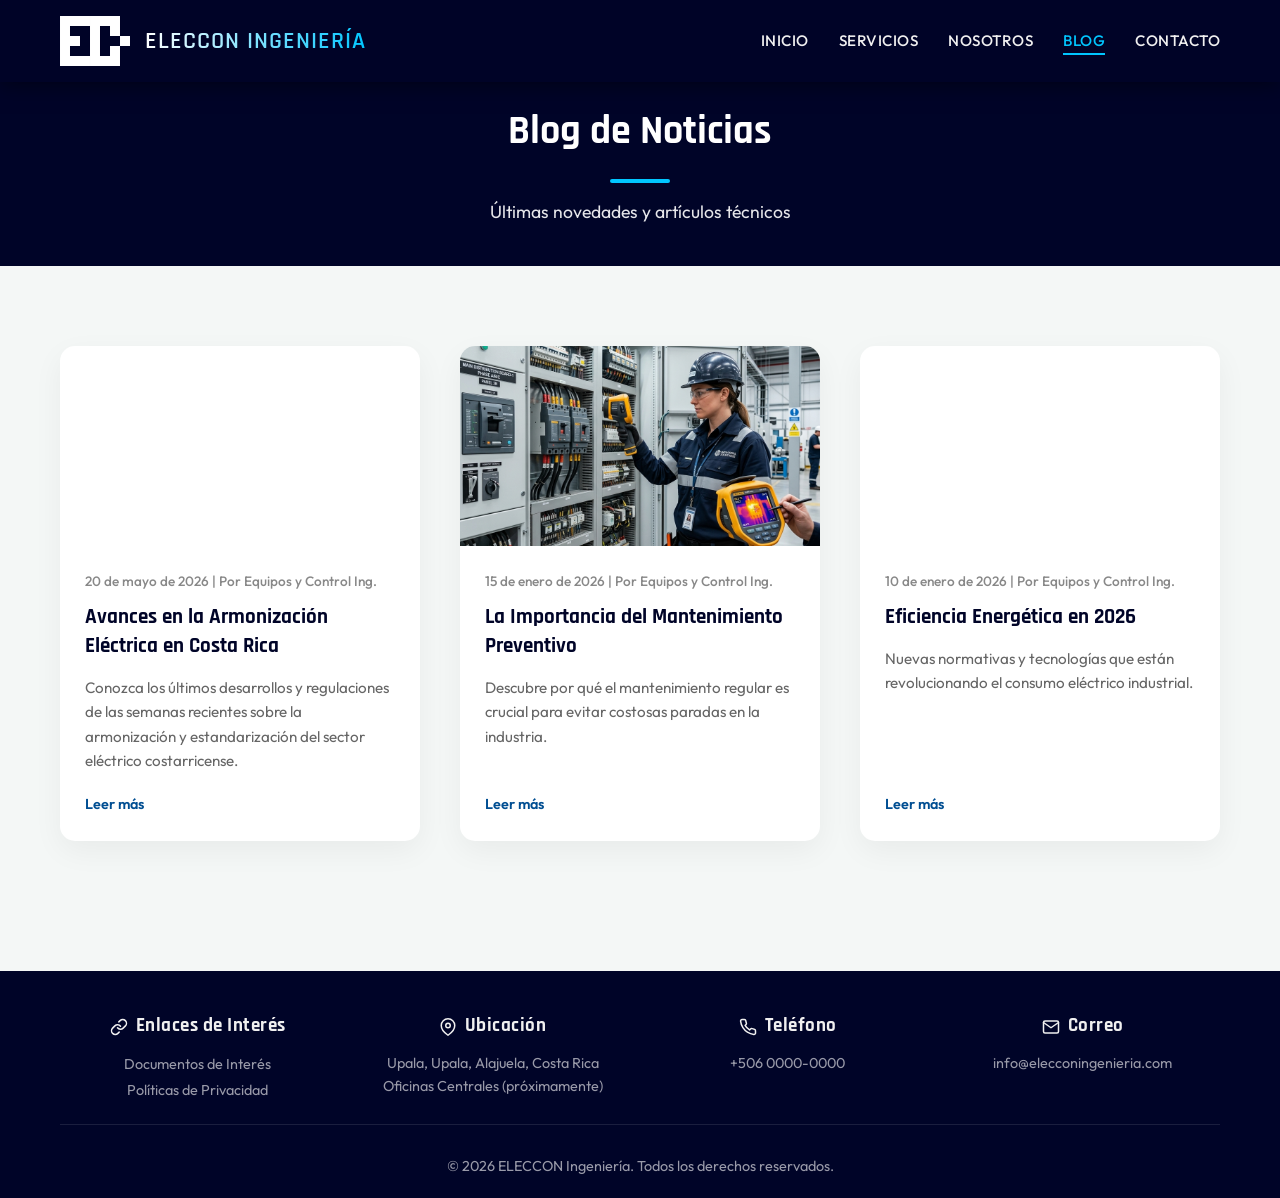
==== blog.html @ f559dbd6 "visual updates added" ====
<!DOCTYPE html>
<html lang="es">

<head>
    <meta charset="UTF-8">
    <meta name="viewport" content="width=device-width, initial-scale=1.0">
    <title>Blog - ELECCON Ingeniería</title>
    <link rel="icon" type="image/png" href="assets/logo.svg">
    <meta name="description"
        content="Noticias y artículos sobre ingeniería eléctrica, mantenimiento y eficiencia energética.">
    <!-- Google Fonts -->
    <link rel="preconnect" href="https://fonts.googleapis.com">
    <link rel="preconnect" href="https://fonts.gstatic.com" crossorigin>
    <link
        href="https://fonts.googleapis.com/css2?family=Outfit:wght@300;400;500&family=Rajdhani:wght@600;700&display=swap"
        rel="stylesheet">
    <link rel="stylesheet" href="styles.css">
</head>

<body>
    <header id="main-header">
        <div class="container">
            <div class="logo-container">
                <a href="index.html" style="display: block; line-height: 0;">
                    <img src="assets/logo.svg" alt="ELECCON Logo" class="logo-img">
                </a>
                <h1 class="brand-name">ELECCON Ingeniería</h1>
            </div>
            <button class="mobile-menu-btn" aria-label="Abrir menú">
                <span></span>
                <span></span>
                <span></span>
            </button>
            <nav>
                <ul>
                    <li><a href="index.html#hero">Inicio</a></li>
                    <li><a href="servicios.html">Servicios</a></li>
                    <li><a href="nosotros.html">Nosotros</a></li>
                    <li><a href="blog.html" class="active">Blog</a></li>
                    <li><a href="contacto.html">Contacto</a></li>
                </ul>
            </nav>
        </div>
    </header>

    <main>
        <section id="blog-header"
            style="background: var(--primary-color); padding: 100px 0 40px; color: white; text-align: center;">
            <div class="container">
                <h2 class="section-title" style="color: white; margin-bottom: 15px;">Blog de Noticias</h2>
                <p class="section-subtitle"
                    style="opacity: 0.9; color: white; max-width: 600px; margin: 0 auto; font-size: 1.1rem; line-height: 1.6;">
                    Últimas novedades y artículos técnicos</p>
            </div>
        </section>

        <section id="blog-posts">
            <div class="container">
                <div class="posts-grid" id="posts-container">
                    <!-- Posts will be injected here by JS -->
                </div>
            </div>
        </section>
    </main>

    <footer>
        <div class="container">
            <div class="footer-info">
                <div class="footer-item">
                    <h4 style="display: flex; align-items: center; justify-content: center; gap: 8px;"><svg style="width: 18px; height: 18px;" viewBox="0 0 24 24" fill="none" stroke="currentColor" stroke-width="2" stroke-linecap="round" stroke-linejoin="round"><path d="M10 13a5 5 0 0 0 7.54.54l3-3a5 5 0 0 0-7.07-7.07l-1.72 1.71"></path><path d="M14 11a5 5 0 0 0-7.54-.54l-3 3a5 5 0 0 0 7.07 7.07l1.71-1.71"></path></svg> Enlaces de Interés</h4>
                    <ul style="list-style: none; padding: 0; margin: 0; line-height: 1.8;">
                        <li><a href="de-interes.html">Documentos de Interés</a></li>

                        <li><a href="#">Políticas de Privacidad</a></li>
                    </ul>
                </div>
                <div class="footer-item">
                    <h4 style="display: flex; align-items: center; justify-content: center; gap: 8px;"><svg style="width: 18px; height: 18px;" viewBox="0 0 24 24" fill="none" stroke="currentColor" stroke-width="2" stroke-linecap="round" stroke-linejoin="round"><path d="M21 10c0 7-9 13-9 13s-9-6-9-13a9 9 0 0 1 18 0z"></path><circle cx="12" cy="10" r="3"></circle></svg> Ubicación</h4>
                    <p>Upala, Upala, Alajuela, Costa Rica<br>Oficinas Centrales (próximamente)</p>
                </div>
                <div class="footer-item">
                    <h4 style="display: flex; align-items: center; justify-content: center; gap: 8px;"><svg style="width: 18px; height: 18px;" viewBox="0 0 24 24" fill="none" stroke="currentColor" stroke-width="2" stroke-linecap="round" stroke-linejoin="round"><path d="M22 16.92v3a2 2 0 0 1-2.18 2 19.79 19.79 0 0 1-8.63-3.07 19.5 19.5 0 0 1-6-6 19.79 19.79 0 0 1-3.07-8.67A2 2 0 0 1 4.11 2h3a2 2 0 0 1 2 1.72 12.84 12.84 0 0 0 .7 2.81 2 2 0 0 1-.45 2.11L8.09 9.91a16 16 0 0 0 6 6l1.27-1.27a2 2 0 0 1 2.11-.45 12.84 12.84 0 0 0 2.81.7A2 2 0 0 1 22 16.92z"></path></svg> Teléfono</h4>
                    <p><a href="tel:+50600000000">+506 0000-0000</a></p>
                </div>
                <div class="footer-item">
                    <h4 style="display: flex; align-items: center; justify-content: center; gap: 8px;"><svg style="width: 18px; height: 18px;" viewBox="0 0 24 24" fill="none" stroke="currentColor" stroke-width="2" stroke-linecap="round" stroke-linejoin="round"><path d="M4 4h16c1.1 0 2 .9 2 2v12c0 1.1-.9 2-2 2H4c-1.1 0-2-.9-2-2V6c0-1.1.9-2 2-2z"></path><polyline points="22,6 12,13 2,6"></polyline></svg> Correo</h4>
                    <p><a href="mailto:info@elecconingenieria.com">info@elecconingenieria.com</a></p>
                </div>
            </div>
            <div class="footer-copyright">
                <p>&copy; 2026 ELECCON Ingeniería. Todos los derechos reservados.</p>
            </div>
        </div>
    </footer>

    <script src="script.js"></script>
    <script src="blog-data.js"></script>
    <script>
        // DOM Elements
        const postsContainer = document.getElementById('posts-container');

        // Functions
        function renderPosts() {
            postsContainer.innerHTML = '';
            // Sort by newset first
            const sortedPosts = [...blogPosts].sort((a, b) => new Date(b.date) - new Date(a.date));

            sortedPosts.forEach(post => {
                const article = document.createElement('article');
                article.className = 'post-card hidden-anim';
                article.innerHTML = `
                    <div class="post-image" style="background-image: url('${post.image || 'assets/logo.svg'}')"></div>
                    <div class="post-content">
                        <span class="post-date">${new Date(post.date).toLocaleDateString('es-ES', { year: 'numeric', month: 'long', day: 'numeric' })} | Por ${post.author}</span>
                        <h3>${post.title}</h3>
                        <p>${post.excerpt}</p>
                        <a href="post.html?id=${post.id}" class="read-more">Leer más</a>
                    </div>
                `;
                postsContainer.appendChild(article);
            });
        }

        // Init
        renderPosts();
    </script>
    <!-- Scroll to Top Button -->
    <a href="#" class="scroll-top-btn" aria-label="Subir al inicio">
        <svg viewBox="0 0 24 24" fill="none" stroke="currentColor" stroke-width="2" stroke-linecap="round" stroke-linejoin="round">
            <polyline points="18 15 12 9 6 15"></polyline>
        </svg>
    </a>
</body>

</html>
---- styles.css ----
:root {
    --primary-color: #000428;
    --secondary-color: #004e92;
    --accent-color: #00c6ff;
    --text-light: #f0f0f0;
    --text-dark: #333;
    --font-heading: 'Rajdhani', sans-serif;
    --font-body: 'Outfit', sans-serif;
    --glass-bg: rgba(255, 255, 255, 0.05);
    --glass-border: rgba(255, 255, 255, 0.1);
}

* {
    margin: 0;
    padding: 0;
    box-sizing: border-box;
}

body {
    font-family: var(--font-body);
    color: var(--text-dark);
    background-color: #f4f7f6;
    line-height: 1.6;
    scroll-behavior: smooth;
}

/* Header */
#main-header {
    background: rgba(0, 4, 40, 0.95);
    backdrop-filter: blur(10px);
    color: var(--text-light);
    padding: 1rem 0;
    position: fixed;
    width: 100%;
    top: 0;
    z-index: 1000;
    box-shadow: 0 2px 20px rgba(0, 0, 0, 0.5);
}

#main-header .container {
    display: flex;
    justify-content: space-between;
    align-items: center;
    max-width: 1200px;
    margin: 0 auto;
    padding: 0 20px;
}

.logo-container {
    display: flex;
    align-items: center;
    gap: 15px;
}

.logo-img {
    height: 50px;
    width: auto;
}

.brand-name {
    font-family: var(--font-heading);
    font-weight: 600;
    font-size: 1.5rem;
    letter-spacing: 1px;
    text-transform: uppercase;
    background: linear-gradient(to right, #fff, var(--accent-color));
    -webkit-background-clip: text;
    background-clip: text;
    -webkit-text-fill-color: transparent;
}

nav ul {
    list-style: none;
    display: flex;
    gap: 30px;
}

nav a {
    color: var(--text-light);
    text-decoration: none;
    font-weight: 500;
    transition: color 0.3s ease;
    font-size: 0.95rem;
    text-transform: uppercase;
    letter-spacing: 0.5px;
}

nav a:hover {
    color: var(--accent-color);
}

/* Hero Section */
#hero {
    height: 100vh;
    background: linear-gradient(135deg, var(--primary-color), var(--secondary-color));
    display: flex;
    align-items: center;
    justify-content: center;
    text-align: center;
    position: relative;
    padding-top: 80px;
    overflow: hidden;
}

#hero::before {
    content: '';
    position: absolute;
    width: 200%;
    height: 200%;
    background: radial-gradient(circle, rgba(0, 198, 255, 0.1) 0%, rgba(0, 0, 0, 0) 70%);
    animation: rotate 20s linear infinite;
}

@keyframes rotate {
    0% {
        transform: rotate(0deg);
    }

    100% {
        transform: rotate(360deg);
    }
}

.hero-content {
    position: relative;
    z-index: 2;
    color: var(--text-light);
    width: 100%;
    max-width: 1200px;
    padding: 0 20px;
    box-sizing: border-box;
}

.hero-slider-container {
    overflow: hidden;
    position: relative;
    width: 100%;
    margin-bottom: 30px;
    /* Evitar que cambie la altura según el texto */
    min-height: 160px;
}

.hero-slider {
    display: flex;
    transition: transform 0.8s ease-in-out;
    width: 100%;
}

.hero-slide {
    flex: 0 0 100%;
    width: 100%;
    display: flex;
    flex-direction: column;
    justify-content: center;
    align-items: center;
    box-sizing: border-box;
    padding: 0 15px;
}

.hero-slide h2 {
    font-family: var(--font-heading);
    font-size: 3.5rem;
    margin-bottom: 20px;
    line-height: 1.2;
    text-shadow: 0 4px 10px rgba(0, 0, 0, 0.3);
}

.hero-slide p {
    font-size: 1.2rem;
    margin-bottom: 0;
    opacity: 0.9;
}

.cta-button {
    display: inline-block;
    padding: 15px 40px;
    background: var(--accent-color);
    color: var(--primary-color);
    text-decoration: none;
    font-weight: 700;
    border-radius: 50px;
    transition: all 0.3s ease;
    box-shadow: 0 10px 20px rgba(0, 198, 255, 0.3);
    text-transform: uppercase;
    letter-spacing: 1px;
}

.cta-button:hover {
    transform: translateY(-3px);
    box-shadow: 0 15px 30px rgba(0, 198, 255, 0.5);
    background: #fff;
}

/* Sections General */
section {
    padding: 80px 0;
}

.container {
    max-width: 1200px;
    margin: 0 auto;
    padding: 0 20px;
}

.section-title {
    font-family: var(--font-heading);
    text-align: center;
    font-size: 2.5rem;
    margin-bottom: 60px;
    color: var(--primary-color);
    position: relative;
}

.section-title::after {
    content: '';
    display: block;
    width: 60px;
    height: 4px;
    background: var(--accent-color);
    margin: 15px auto 0;
    border-radius: 2px;
}

/* Services */
.services-grid {
    display: grid;
    grid-template-columns: repeat(auto-fit, minmax(300px, 1fr));
    gap: 30px;
}

.service-card {
    background: white;
    padding: 40px;
    border-radius: 20px;
    text-align: center;
    box-shadow: 0 10px 30px rgba(0, 0, 0, 0.05);
    transition: transform 0.3s ease, box-shadow 0.3s ease, border-color 0.3s ease;
    border: 3px solid #dcdcdc;
}

.service-card:hover {
    transform: translateY(-10px);
    box-shadow: 0 20px 40px rgba(0, 0, 0, 0.1);
    border-color: #c0c0c0;
}

.service-card .icon {
    font-size: 3rem;
    margin-bottom: 20px;
    background: linear-gradient(135deg, var(--secondary-color), var(--accent-color));
    -webkit-background-clip: text;
    -webkit-text-fill-color: transparent;
}

.service-card .service-icon {
    font-family: 'Material Symbols Outlined' !important;
    font-size: 60px !important;
    margin-bottom: 20px;
    color: var(--secondary-color) !important;
    transition: color 0.3s ease, transform 0.3s ease;
    display: inline-block;
    line-height: 1;
}

.service-card:hover .service-icon {
    color: var(--accent-color) !important;
    transform: scale(1.1);
}

.service-card h3 {
    font-family: var(--font-heading);
    margin-bottom: 15px;
    color: var(--primary-color);
}

.service-btn {
    display: inline-block;
    margin-top: 15px;
    padding: 8px 20px;
    background: transparent;
    color: var(--secondary-color);
    text-decoration: none;
    font-weight: 600;
    border: 2px solid var(--secondary-color);
    border-radius: 50px;
    transition: all 0.3s ease;
    font-size: 0.9rem;
}

.service-btn:hover {
    background: var(--secondary-color);
    color: white;
    transform: translateY(-2px);
    box-shadow: 0 5px 15px rgba(0, 78, 146, 0.2);
}

/* About / Team Section */
#about {
    background: #f4f7f6;
    /* Fondo ligero para resaltar las tarjetas blancas */
}

.about-intro {
    text-align: center;
    max-width: 900px;
    margin: 0 auto 50px auto;
}

.about-intro p {
    font-size: 1.15rem;
    color: #555;
    line-height: 1.8;
}

.team-grid {
    display: grid;
    grid-template-columns: repeat(3, 1fr);
    gap: 40px;
}

.team-card {
    background: white;
    border-radius: 20px;
    padding: 40px 30px;
    text-align: center;
    box-shadow: 0 10px 30px rgba(0, 0, 0, 0.05);
    transition: transform 0.3s ease, box-shadow 0.3s ease;
    border: 1px solid rgba(0, 0, 0, 0.02);
}

.team-card:hover {
    transform: translateY(-10px);
    box-shadow: 0 20px 40px rgba(0, 0, 0, 0.1);
}

.team-img-container {
    width: 120px;
    height: 120px;
    margin: 0 auto 20px auto;
    border-radius: 50%;
    overflow: hidden;
    border: 4px solid var(--accent-color);
}

.team-img-container img {
    width: 100%;
    height: 100%;
    object-fit: cover;
}

.team-card h3 {
    font-family: var(--font-heading);
    color: var(--primary-color);
    font-size: 1.5rem;
    margin-bottom: 5px;
}

.team-role {
    color: var(--secondary-color);
    font-weight: 600;
    margin-bottom: 25px;
    font-size: 0.95rem;
}

.team-skills {
    text-align: left;
}

.team-skills h4 {
    color: var(--text-dark);
    font-size: 0.95rem;
    margin-bottom: 10px;
    border-bottom: 1px solid #eee;
    padding-bottom: 5px;
}

.team-skills ul {
    list-style: none;
    padding-left: 0;
    margin-bottom: 20px;
}

.team-skills ul li {
    position: relative;
    padding-left: 18px;
    margin-bottom: 8px;
    font-size: 0.9rem;
    color: #666;
}

.team-skills ul li::before {
    content: '✓';
    color: var(--accent-color);
    position: absolute;
    left: 0;
    font-weight: bold;
}

@media (max-width: 992px) {
    .team-grid {
        grid-template-columns: repeat(2, 1fr);
    }
}

@media (max-width: 768px) {
    .team-grid {
        grid-template-columns: 1fr;
    }
}

/* Contact */
#contact {
    background: #f9f9f9;
}

.contact-form {
    max-width: 600px;
    margin: 0 auto;
    background: white;
    padding: 40px;
    border-radius: 20px;
    box-shadow: 0 10px 30px rgba(0, 0, 0, 0.05);
}

.form-group {
    margin-bottom: 20px;
}

.form-group input,
.form-group textarea {
    width: 100%;
    padding: 15px;
    border: 2px solid #eee;
    border-radius: 10px;
    font-family: var(--font-body);
    font-size: 1rem;
    transition: border-color 0.3s ease;
}

.form-group input:focus,
.form-group textarea:focus {
    outline: none;
    border-color: var(--accent-color);
}

.submit-button {
    width: 100%;
    padding: 15px;
    background: var(--primary-color);
    color: white;
    border: none;
    border-radius: 10px;
    font-size: 1rem;
    font-weight: 600;
    cursor: pointer;
    transition: background 0.3s ease;
}

.submit-button:hover {
    background: var(--secondary-color);
}

/* Footer */
footer {
    background: var(--primary-color);
    color: rgba(255, 255, 255, 0.6);
    padding: 40px 0 20px;
    font-size: 0.9rem;
}

.footer-info {
    display: flex;
    justify-content: space-between;
    align-items: flex-start;
    flex-wrap: wrap;
    gap: 20px;
    margin-bottom: 30px;
    padding-bottom: 20px;
    border-bottom: 1px solid rgba(255, 255, 255, 0.1);
}

.footer-item {
    flex: 1;
    min-width: 250px;
    text-align: center;
}

.footer-item h4 {
    color: var(--text-light);
    margin-bottom: 10px;
    font-family: var(--font-heading);
    font-size: 1.2rem;
    letter-spacing: 0.5px;
}

.footer-item p,
.footer-item a {
    color: rgba(255, 255, 255, 0.6);
    text-decoration: none;
    transition: color 0.3s ease;
}

.footer-item a:hover {
    color: var(--accent-color);
}

.footer-copyright {
    text-align: center;
}

/* Form Success Message */
.form-success-msg {
    background: rgba(0, 198, 255, 0.1);
    color: var(--secondary-color);
    border: 1px solid var(--accent-color);
    padding: 15px;
    border-radius: 10px;
    margin-bottom: 20px;
    text-align: center;
    font-weight: 500;
    transition: opacity 0.5s ease;
}

/* Animations */
.hidden-anim {
    opacity: 0;
    transform: translateY(30px);
    transition: opacity 0.8s ease-out, transform 0.8s ease-out;
}

.show-anim {
    opacity: 1;
    transform: translateY(0);
}

/* Mobile Menu Button */
.mobile-menu-btn {
    display: none;
    background: none;
    border: none;
    cursor: pointer;
    padding: 10px;
}

.mobile-menu-btn span {
    display: block;
    width: 25px;
    height: 3px;
    background-color: var(--text-light);
    margin: 5px 0;
    transition: all 0.3s ease;
}

.mobile-menu-btn.open span:nth-child(1) {
    transform: rotate(45deg) translate(5px, 6px);
}

.mobile-menu-btn.open span:nth-child(2) {
    opacity: 0;
    transform: translateX(-20px);
    background-color: transparent;
}

.mobile-menu-btn.open span:nth-child(3) {
    transform: rotate(-45deg) translate(5px, -6px);
}

/* Responsive */
@media (max-width: 768px) {
    .hero-slide h2 {
        font-size: 2.5rem;
    }

    #main-header .container {
        flex-direction: row;
        justify-content: space-between;
    }

    .mobile-menu-btn {
        display: block;
    }

    nav {
        position: absolute;
        top: 100%;
        left: 0;
        width: 100%;
        background: rgba(0, 4, 40, 0.95);
        backdrop-filter: blur(10px);
        padding: 0;
        box-shadow: 0 10px 20px rgba(0, 0, 0, 0.5);
    }

    nav ul {
        flex-direction: column;
        gap: 0;
        max-height: 0;
        overflow: hidden;
        transition: max-height 0.4s ease-out;
    }

    nav ul.active {
        max-height: 300px;
    }

    nav ul li {
        text-align: center;
    }

    nav ul li a {
        display: block;
        padding: 15px 0;
        border-bottom: 1px solid rgba(255, 255, 255, 0.05);
    }

    .mobile-menu-overlay {
        position: fixed;
        top: 0;
        left: 0;
        width: 100%;
        height: 100vh;
        z-index: 998;
        display: none;
    }

    .mobile-menu-overlay.active {
        display: block;
    }
}

/* Active Nav Link */
nav a.active {
    color: var(--accent-color);
    position: relative;
}

nav a.active::after {
    content: '';
    position: absolute;
    bottom: -5px;
    left: 0;
    width: 100%;
    height: 2px;
    background: var(--accent-color);
}

/* Blog Styles */
#blog-header {
    background: #f4f7f6;
    text-align: center;
    padding-top: 100px;
    padding-bottom: 40px;
}

.section-subtitle {
    font-size: 1.2rem;
    color: #666;
    margin-top: -40px;
    margin-bottom: 30px;
}

.cta-button.small {
    padding: 10px 25px;
    font-size: 0.9rem;
}

.posts-grid {
    display: grid;
    grid-template-columns: repeat(auto-fill, minmax(350px, 1fr));
    gap: 40px;
    padding-bottom: 50px;
}

.post-card {
    background: white;
    border-radius: 15px;
    overflow: hidden;
    box-shadow: 0 10px 30px rgba(0, 0, 0, 0.05);
    transition: transform 0.3s ease, box-shadow 0.3s ease;
    display: flex;
    flex-direction: column;
}

.post-card:hover {
    transform: translateY(-5px);
    box-shadow: 0 20px 40px rgba(0, 0, 0, 0.1);
}

.post-image {
    height: 200px;
    background-size: cover;
    background-position: center;
}

.post-content {
    padding: 25px;
    display: flex;
    flex-direction: column;
    flex-grow: 1;
}

.post-date {
    font-size: 0.85rem;
    color: #888;
    margin-bottom: 10px;
    font-weight: 500;
}

.post-content h3 {
    font-family: var(--font-heading);
    margin-bottom: 15px;
    color: var(--primary-color);
    font-size: 1.3rem;
    line-height: 1.4;
}

.post-content p {
    color: #666;
    font-size: 0.95rem;
    margin-bottom: 20px;
    flex-grow: 1;
}

.read-more {
    color: var(--secondary-color);
    text-decoration: none;
    font-weight: 600;
    font-size: 0.9rem;
    transition: color 0.3s ease;
}

.read-more:hover {
    color: var(--accent-color);
}

/* Modal Styles */
.modal {
    display: none;
    position: fixed;
    z-index: 2000;
    left: 0;
    top: 0;
    width: 100%;
    height: 100%;
    overflow: auto;
    background-color: rgba(0, 0, 0, 0.5);
    backdrop-filter: blur(5px);
}

.modal-content {
    background-color: #fefefe;
    margin: 10% auto;
    padding: 40px;
    border: 1px solid #888;
    width: 90%;
    max-width: 600px;
    border-radius: 20px;
    box-shadow: 0 25px 50px rgba(0, 0, 0, 0.2);
    position: relative;
    animation: modalSlideIn 0.3s ease;
}

@keyframes modalSlideIn {
    from {
        transform: translateY(-50px);
        opacity: 0;
    }

    to {
        transform: translateY(0);
        opacity: 1;
    }
}

.close-modal {
    color: #aaa;
    float: right;
    font-size: 28px;
    font-weight: bold;
    cursor: pointer;
    transition: color 0.3s ease;
}

.close-modal:hover,
.close-modal:focus {
    color: var(--primary-color);
    text-decoration: none;
    cursor: pointer;
}

.modal-content h3 {
    font-family: var(--font-heading);
    color: var(--primary-color);
    margin-bottom: 30px;
    font-size: 1.8rem;
    text-align: center;
}

.modal-content label {
    display: block;
    margin-bottom: 8px;
    font-weight: 500;
    color: var(--text-dark);
}

/* Contact Page Specialized Styles */
.contact-hero {
    background: #f4f7f6;
    text-align: center;
    padding-top: 100px;
    padding-bottom: 40px;
}

.contact-page-section {
    padding: 40px 0;
    background: white;
}

.contact-page-container {
    display: grid;
    grid-template-columns: 1fr 1.5fr;
    background: var(--primary-color);
    color: var(--text-light);
    border-radius: 20px;
    overflow: hidden;
    box-shadow: 0 15px 40px rgba(0, 0, 0, 0.1);
}

.contact-info-col {
    padding: 50px;
    background: linear-gradient(135deg, var(--primary-color), var(--secondary-color));
}

.contact-info-col h3 {
    font-family: var(--font-heading);
    font-size: 2rem;
    margin-bottom: 20px;
    color: var(--text-light);
}

.contact-info-col p {
    color: rgba(255, 255, 255, 0.8);
    margin-bottom: 20px;
    line-height: 1.6;
}

.contact-info-grid {
    display: grid;
    grid-template-columns: 1fr 1fr;
    gap: 30px;
    margin-top: 40px;
}

.info-item h4 {
    color: var(--accent-color);
    margin-bottom: 5px;
    font-size: 1.1rem;
}

.info-item p,
.info-item a {
    color: var(--text-light);
    font-size: 0.9rem;
    text-decoration: none;
    transition: color 0.3s;
}

.info-item a:hover {
    color: var(--accent-color);
}

.icon-box {
    width: 40px;
    height: 40px;
    background: rgba(255, 255, 255, 0.1);
    border-radius: 10px;
    display: flex;
    align-items: center;
    justify-content: center;
    margin-bottom: 15px;
}

.icon-box svg {
    width: 20px;
    height: 20px;
    stroke: var(--accent-color);
    fill: none;
}

.contact-form-col {
    padding: 50px;
    background: #111;
    /* Dark background to match the image theme */
}

.contact-form-col h3 {
    font-family: var(--font-heading);
    color: var(--accent-color);
    font-size: 1.8rem;
    margin-bottom: 10px;
}

.form-subtitle {
    color: rgba(255, 255, 255, 0.6);
    margin-bottom: 30px;
}

.advanced-contact-form .form-row {
    display: grid;
    grid-template-columns: 1fr 1fr;
    gap: 20px;
    margin-bottom: 20px;
}

.advanced-contact-form .form-group label {
    display: block;
    margin-bottom: 8px;
    color: var(--text-light);
    font-weight: 500;
    font-size: 0.9rem;
}

.advanced-contact-form .form-group label span {
    color: #e74c3c;
}

.advanced-contact-form .form-group input,
.advanced-contact-form .form-group textarea {
    width: 100%;
    padding: 12px 15px;
    border: none;
    border-radius: 8px;
    background: rgba(255, 255, 255, 0.9);
    font-family: var(--font-body);
    font-size: 1rem;
}

.advanced-contact-form .form-group input:focus,
.advanced-contact-form .form-group textarea:focus {
    outline: 2px solid var(--accent-color);
}

.textarea-desc {
    font-size: 0.85rem;
    color: rgba(255, 255, 255, 0.6);
    margin-bottom: 15px;
}

.advanced-contact-form h3 {
    color: var(--accent-color);
    margin-top: 20px;
    margin-bottom: 5px;
    font-size: 1.4rem;
}

.large-btn {
    background: var(--accent-color);
    color: var(--primary-color);
    padding: 12px 30px;
    border: none;
    border-radius: 8px;
    font-weight: 700;
    font-size: 1rem;
    cursor: pointer;
    transition: background 0.3s, transform 0.3s;
    margin-top: 10px;
}

.large-btn:hover {
    background: white;
    transform: translateY(-2px);
}

.map-section {
    width: 100%;
    line-height: 0;
}

.map-container {
    width: 100%;
}

@media (max-width: 900px) {
    .contact-page-container {
        grid-template-columns: 1fr;
    }

    .advanced-contact-form .form-row {
        grid-template-columns: 1fr;
    }

    .contact-info-grid {
        grid-template-columns: 1fr;
    }
}

/* Scroll to Top Button */
.scroll-top-btn {
    position: fixed;
    bottom: 30px;
    right: 30px;
    width: 50px;
    height: 50px;
    background-color: rgba(0, 198, 255, 0.6) !important;
    color: #ffffff !important;
    border-radius: 50%;
    display: flex;
    align-items: center;
    justify-content: center;
    text-decoration: none;
    z-index: 2000;
    box-shadow: 0 4px 10px rgba(0, 0, 0, 0.2);
    opacity: 0;
    visibility: hidden;
    transition: opacity 0.3s ease, visibility 0.3s ease, transform 0.3s ease, background-color 0.3s ease;
    -webkit-appearance: none;
    -webkit-tap-highlight-color: transparent;
}

.scroll-top-btn:visited,
.scroll-top-btn:active,
.scroll-top-btn:focus {
    color: #ffffff !important;
}

.scroll-top-btn.show {
    opacity: 1;
    visibility: visible;
}

.scroll-top-btn:hover {
    background-color: rgba(0, 198, 255, 0.9) !important;
    transform: translateY(-3px);
    color: #ffffff !important;
}

.scroll-top-btn svg {
    width: 24px;
    height: 24px;
    stroke: #ffffff !important;
}

@media (max-width: 768px) {
    .scroll-top-btn {
        bottom: 25px;
        right: 20px;
        width: 45px;
        height: 45px;
        z-index: 9999;
    }

    .scroll-top-btn svg {
        width: 20px;
        height: 20px;
    }
}

/* =======================================
   DETALLE DE SERVICIO (Dynamic Page)
======================================= */
.service-detail-hero {
    background: linear-gradient(135deg, var(--bg-color), #ffffff);
    padding: 100px 20px 40px;
    text-align: center;
    border-bottom: 1px solid #eee;
}

.service-detail-hero .hero-icon {
    font-size: 4rem;
    color: var(--secondary-color);
    margin-bottom: 20px;
}

.service-detail-hero .hero-title {
    font-family: var(--font-heading);
    font-size: 2.8rem;
    color: var(--primary-color);
    margin-bottom: 20px;
}

.service-detail-hero .hero-subtitle {
    font-size: 1.2rem;
    color: #555;
    max-width: 700px;
    margin: 0 auto 30px;
    line-height: 1.6;
}

.service-section {
    padding: 60px 20px;
}

.service-section.bg-light {
    background-color: #f9fbfb;
}

.service-section .section-title {
    text-align: center;
    font-size: 2.2rem;
    margin-bottom: 50px;
    color: var(--primary-color);
}

/* Casos de Uso */
.casos-uso-list {
    list-style: none;
    max-width: 800px;
    margin: 0 auto;
    padding: 0;
}

.casos-uso-list li {
    background: white;
    padding: 20px 25px;
    margin-bottom: 15px;
    border-radius: 10px;
    display: flex;
    align-items: center;
    gap: 15px;
    box-shadow: 0 4px 15px rgba(0, 0, 0, 0.03);
    font-size: 1.1rem;
    color: #444;
}

.casos-uso-list li .material-symbols-outlined {
    color: var(--accent-color);
    font-size: 1.5rem;
}

/* Grid Layouts */
.entregables-grid,
.diferenciadores-grid {
    display: grid;
    grid-template-columns: repeat(auto-fit, minmax(280px, 1fr));
    gap: 30px;
    max-width: 1000px;
    margin: 0 auto;
}

.entregable-card,
.diferenciador-card {
    background: white;
    padding: 30px;
    border-radius: 15px;
    box-shadow: 0 5px 20px rgba(0, 0, 0, 0.04);
    border-top: 4px solid var(--secondary-color);
}

.entregable-card h3,
.diferenciador-card h3 {
    font-family: var(--font-heading);
    color: var(--primary-color);
    margin-bottom: 15px;
    font-size: 1.3rem;
}

.entregable-card p,
.diferenciador-card p {
    color: #666;
    line-height: 1.6;
}

.diferenciador-card {
    display: flex;
    gap: 20px;
    align-items: flex-start;
    border-top: none;
    border-left: 4px solid var(--accent-color);
}

.diferenciador-card .material-symbols-outlined {
    font-size: 2.5rem;
    color: var(--accent-color);
}

/* Timeline del Proceso */
.proceso-timeline {
    max-width: 800px;
    margin: 0 auto;
    display: flex;
    flex-direction: column;
    gap: 30px;
}

.proceso-step {
    display: flex;
    gap: 25px;
    background: white;
    padding: 30px;
    border-radius: 15px;
    box-shadow: 0 5px 20px rgba(0, 0, 0, 0.03);
    align-items: flex-start;
}

.proceso-step .step-number {
    background: var(--primary-color);
    color: white;
    font-family: var(--font-heading);
    font-size: 1.5rem;
    font-weight: bold;
    width: 50px;
    height: 50px;
    display: flex;
    align-items: center;
    justify-content: center;
    border-radius: 50%;
    flex-shrink: 0;
}

.proceso-step h3 {
    font-family: var(--font-heading);
    color: var(--primary-color);
    margin-bottom: 10px;
    font-size: 1.4rem;
}

.proceso-step p {
    color: #555;
    line-height: 1.6;
}

/* FAQ Accordion */
.faq-container {
    max-width: 800px;
    margin: 0 auto;
}

.faq-item {
    background: white;
    border-radius: 10px;
    margin-bottom: 15px;
    box-shadow: 0 4px 15px rgba(0, 0, 0, 0.03);
    overflow: hidden;
}

.faq-question {
    width: 100%;
    background: none;
    border: none;
    padding: 20px 25px;
    font-size: 1.1rem;
    font-family: var(--font-body);
    font-weight: 600;
    color: var(--primary-color);
    text-align: left;
    display: flex;
    justify-content: space-between;
    align-items: center;
    cursor: pointer;
    transition: background-color 0.3s;
}

.faq-question:hover {
    background-color: #fcfcfc;
}

.faq-question .material-symbols-outlined {
    transition: transform 0.3s ease;
    color: var(--secondary-color);
}

.faq-answer {
    max-height: 0;
    overflow: hidden;
    transition: max-height 0.3s ease-out;
}

.faq-answer p {
    padding: 0 25px 25px;
    color: #555;
    line-height: 1.6;
}

@media (max-width: 768px) {
    .service-detail-hero .hero-title {
        font-size: 2.2rem;
    }

    .proceso-step {
        flex-direction: column;
        gap: 15px;
    }
}

.section-divider {
    border: 0;
    height: 1px;
    background: linear-gradient(to right, transparent, rgba(0, 0, 0, 0.15), transparent);
    margin: 0;
}
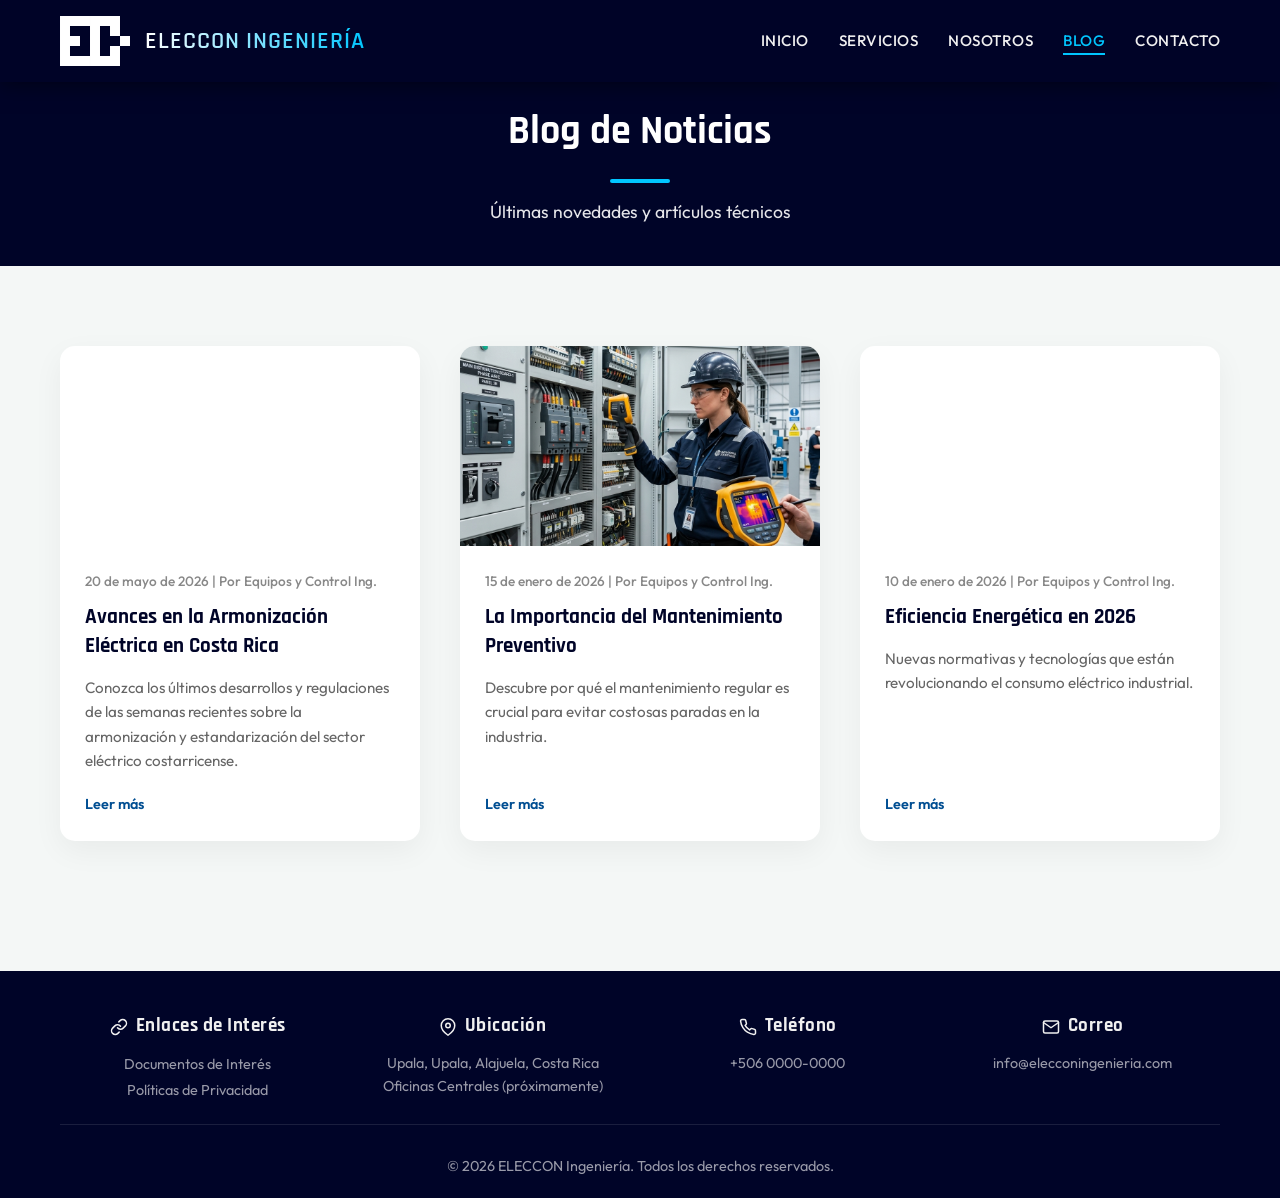
==== commit d2564f7d: "cambios" ====
--- a/blog.html
+++ b/blog.html
@@ -1,4 +1,4 @@
-<!DOCTYPE html>
+﻿<!DOCTYPE html>
 <html lang="es">
 
 <head>
@@ -24,7 +24,7 @@
                 <a href="index.html" style="display: block; line-height: 0;">
                     <img src="assets/logo.svg" alt="ELECCON Logo" class="logo-img">
                 </a>
-                <h1 class="brand-name">ELECCON Ingeniería</h1>
+                <h1 class="brand-name"><div class="brand-text-wrapper"><span class="brand-eleccon">ELECCON </span><span class="brand-ingenieria">Ingeniería</span></div></h1>
             </div>
             <button class="mobile-menu-btn" aria-label="Abrir menú">
                 <span></span>
@@ -134,3 +134,6 @@
 
 </html>
 
+
+
+
--- a/styles.css
+++ b/styles.css
@@ -63,10 +63,7 @@
     font-size: 1.5rem;
     letter-spacing: 1px;
     text-transform: uppercase;
-    background: linear-gradient(to right, #fff, var(--accent-color));
-    -webkit-background-clip: text;
-    background-clip: text;
-    -webkit-text-fill-color: transparent;
+    /* gradient moved to wrapper */
 }
 
 nav ul {
@@ -92,7 +89,8 @@
 /* Hero Section */
 #hero {
     height: 100vh;
-    background: linear-gradient(135deg, var(--primary-color), var(--secondary-color));
+    background: url('assets/plano.png') center/cover no-repeat;
+    background-color: var(--primary-color);
     display: flex;
     align-items: center;
     justify-content: center;
@@ -100,6 +98,16 @@
     position: relative;
     padding-top: 80px;
     overflow: hidden;
+}
+
+.hero-overlay {
+    position: absolute;
+    top: 0;
+    left: 0;
+    width: 100%;
+    height: 100%;
+    background: linear-gradient(135deg, rgba(0, 78, 146, 0.90), rgba(0, 198, 255, 0.90));
+    z-index: 1;
 }
 
 #hero::before {
@@ -109,6 +117,7 @@
     height: 200%;
     background: radial-gradient(circle, rgba(0, 198, 255, 0.1) 0%, rgba(0, 0, 0, 0) 70%);
     animation: rotate 20s linear infinite;
+    z-index: 2;
 }
 
 @keyframes rotate {
@@ -123,7 +132,7 @@
 
 .hero-content {
     position: relative;
-    z-index: 2;
+    z-index: 3;
     color: var(--text-light);
     width: 100%;
     max-width: 1200px;
@@ -166,7 +175,7 @@
 }
 
 .hero-slide p {
-    font-size: 1.2rem;
+    font-size: 1.5rem;
     margin-bottom: 0;
     opacity: 0.9;
 }
@@ -185,6 +194,11 @@
     letter-spacing: 1px;
 }
 
+#hero .cta-button {
+    background: #ffffff;
+    color: var(--secondary-color);
+}
+
 .cta-button:hover {
     transform: translateY(-3px);
     box-shadow: 0 15px 30px rgba(0, 198, 255, 0.5);
@@ -324,13 +338,14 @@
     padding: 40px 30px;
     text-align: center;
     box-shadow: 0 10px 30px rgba(0, 0, 0, 0.05);
-    transition: transform 0.3s ease, box-shadow 0.3s ease;
-    border: 1px solid rgba(0, 0, 0, 0.02);
+    transition: transform 0.3s ease, box-shadow 0.3s ease, border-color 0.3s ease;
+    border: 3px solid #dcdcdc;
 }
 
 .team-card:hover {
     transform: translateY(-10px);
     box-shadow: 0 20px 40px rgba(0, 0, 0, 0.1);
+    border-color: #c0c0c0;
 }
 
 .team-img-container {
@@ -1281,10 +1296,41 @@
         gap: 15px;
     }
 }
+
+.section-divider {
+    border: 0;
+    height: 1px;
+    background: linear-gradient(to right, transparent, rgba(0, 0, 0, 0.15), transparent);
+    margin: 0;
+}
+/* Header Animation Logic */
+.brand-name {
+    position: relative;
+    overflow: hidden;
+    display: inline-block; /* Inline block to contain wrapper cleanly */
+}
 
-.section-divider {
-    border: 0;
-    height: 1px;
-    background: linear-gradient(to right, transparent, rgba(0, 0, 0, 0.15), transparent);
-    margin: 0;
-}
+.brand-text-wrapper {
+    display: inline-block;
+    white-space: nowrap;
+    transition: transform 0.5s cubic-bezier(0.4, 0, 0.2, 1);
+    /* Bring back the gradient text */
+    background: linear-gradient(to right, #fff, var(--accent-color));
+    -webkit-background-clip: text;
+    background-clip: text;
+    -webkit-text-fill-color: transparent;
+}
+
+.brand-eleccon {
+    display: inline-block;
+    transition: opacity 0.5s cubic-bezier(0.4, 0, 0.2, 1);
+}
+
+.brand-ingenieria {
+    display: inline-block;
+    margin-left: 6px;
+}
+
+#main-header.header-scrolled .brand-eleccon {
+    opacity: 0;
+}
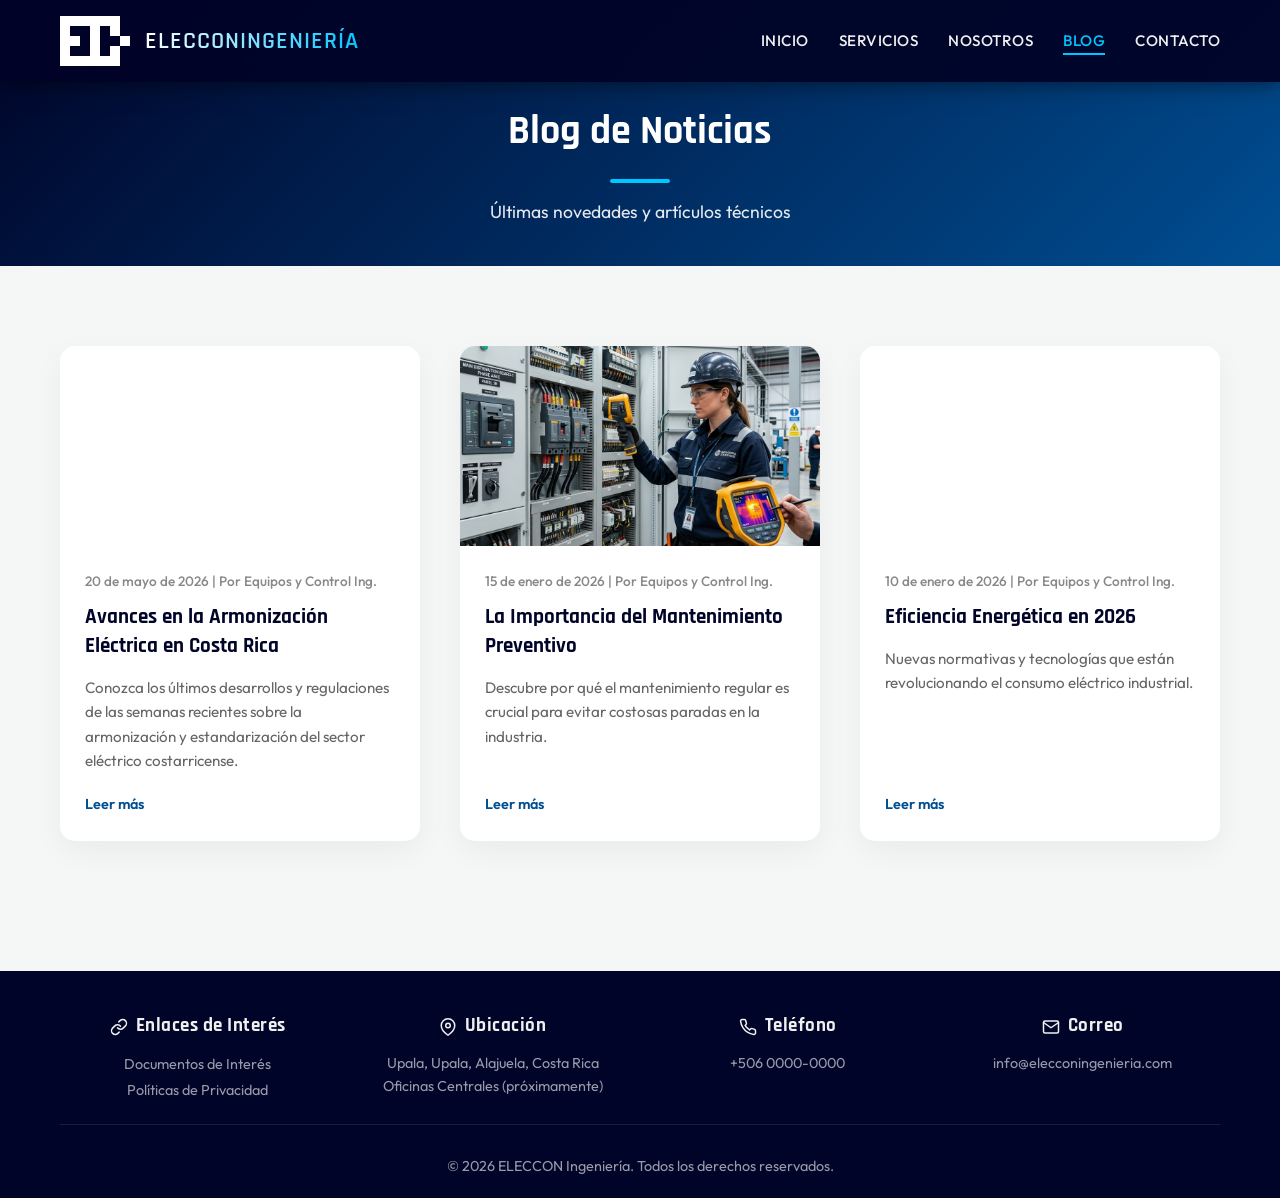
==== commit c423971f: "varios cambios" ====
--- a/blog.html
+++ b/blog.html
@@ -1,4 +1,4 @@
-﻿<!DOCTYPE html>
+<!DOCTYPE html>
 <html lang="es">
 
 <head>
@@ -45,7 +45,7 @@
 
     <main>
         <section id="blog-header"
-            style="background: var(--primary-color); padding: 100px 0 40px; color: white; text-align: center;">
+            style="background: linear-gradient(135deg, var(--primary-color), var(--secondary-color)); padding: 100px 0 40px; color: white; text-align: center;">
             <div class="container">
                 <h2 class="section-title" style="color: white; margin-bottom: 15px;">Blog de Noticias</h2>
                 <p class="section-subtitle"
--- a/styles.css
+++ b/styles.css
@@ -328,8 +328,8 @@
 
 .team-grid {
     display: grid;
-    grid-template-columns: repeat(3, 1fr);
-    gap: 40px;
+    grid-template-columns: repeat(auto-fit, minmax(260px, 1fr));
+    gap: 30px;
 }
 
 .team-card {
@@ -661,10 +661,11 @@
 
 /* Blog Styles */
 #blog-header {
-    background: #f4f7f6;
+    background: linear-gradient(135deg, var(--primary-color), var(--secondary-color));
     text-align: center;
     padding-top: 100px;
     padding-bottom: 40px;
+    color: white;
 }
 
 .section-subtitle {
@@ -820,10 +821,11 @@
 
 /* Contact Page Specialized Styles */
 .contact-hero {
-    background: #f4f7f6;
+    background: linear-gradient(135deg, var(--primary-color), var(--secondary-color));
     text-align: center;
     padding-top: 100px;
     padding-bottom: 40px;
+    color: white;
 }
 
 .contact-page-section {
@@ -1307,14 +1309,14 @@
 .brand-name {
     position: relative;
     overflow: hidden;
-    display: inline-block; /* Inline block to contain wrapper cleanly */
+    display: inline-block;
+    vertical-align: middle;
+    -webkit-mask-image: -webkit-radial-gradient(white, black); /* Hack for Safari overflow:hidden */
 }
 
 .brand-text-wrapper {
     display: inline-block;
     white-space: nowrap;
-    transition: transform 0.5s cubic-bezier(0.4, 0, 0.2, 1);
-    /* Bring back the gradient text */
     background: linear-gradient(to right, #fff, var(--accent-color));
     -webkit-background-clip: text;
     background-clip: text;
@@ -1323,14 +1325,22 @@
 
 .brand-eleccon {
     display: inline-block;
-    transition: opacity 0.5s cubic-bezier(0.4, 0, 0.2, 1);
+    max-width: 5.5em;
+    opacity: 1;
+    overflow: hidden;
+    vertical-align: middle;
+    white-space: nowrap;
+    transition: max-width 0.4s cubic-bezier(0.4, 0, 0.2, 1), opacity 0.4s cubic-bezier(0.4, 0, 0.2, 1);
+    -webkit-transition: max-width 0.4s cubic-bezier(0.4, 0, 0.2, 1), opacity 0.4s cubic-bezier(0.4, 0, 0.2, 1);
 }
 
 .brand-ingenieria {
     display: inline-block;
-    margin-left: 6px;
+    vertical-align: middle;
+    margin-left: 0px; /* Rely on the natural space inside .brand-eleccon for beautiful, standard separation */
 }
 
 #main-header.header-scrolled .brand-eleccon {
+    max-width: 0em;
     opacity: 0;
 }
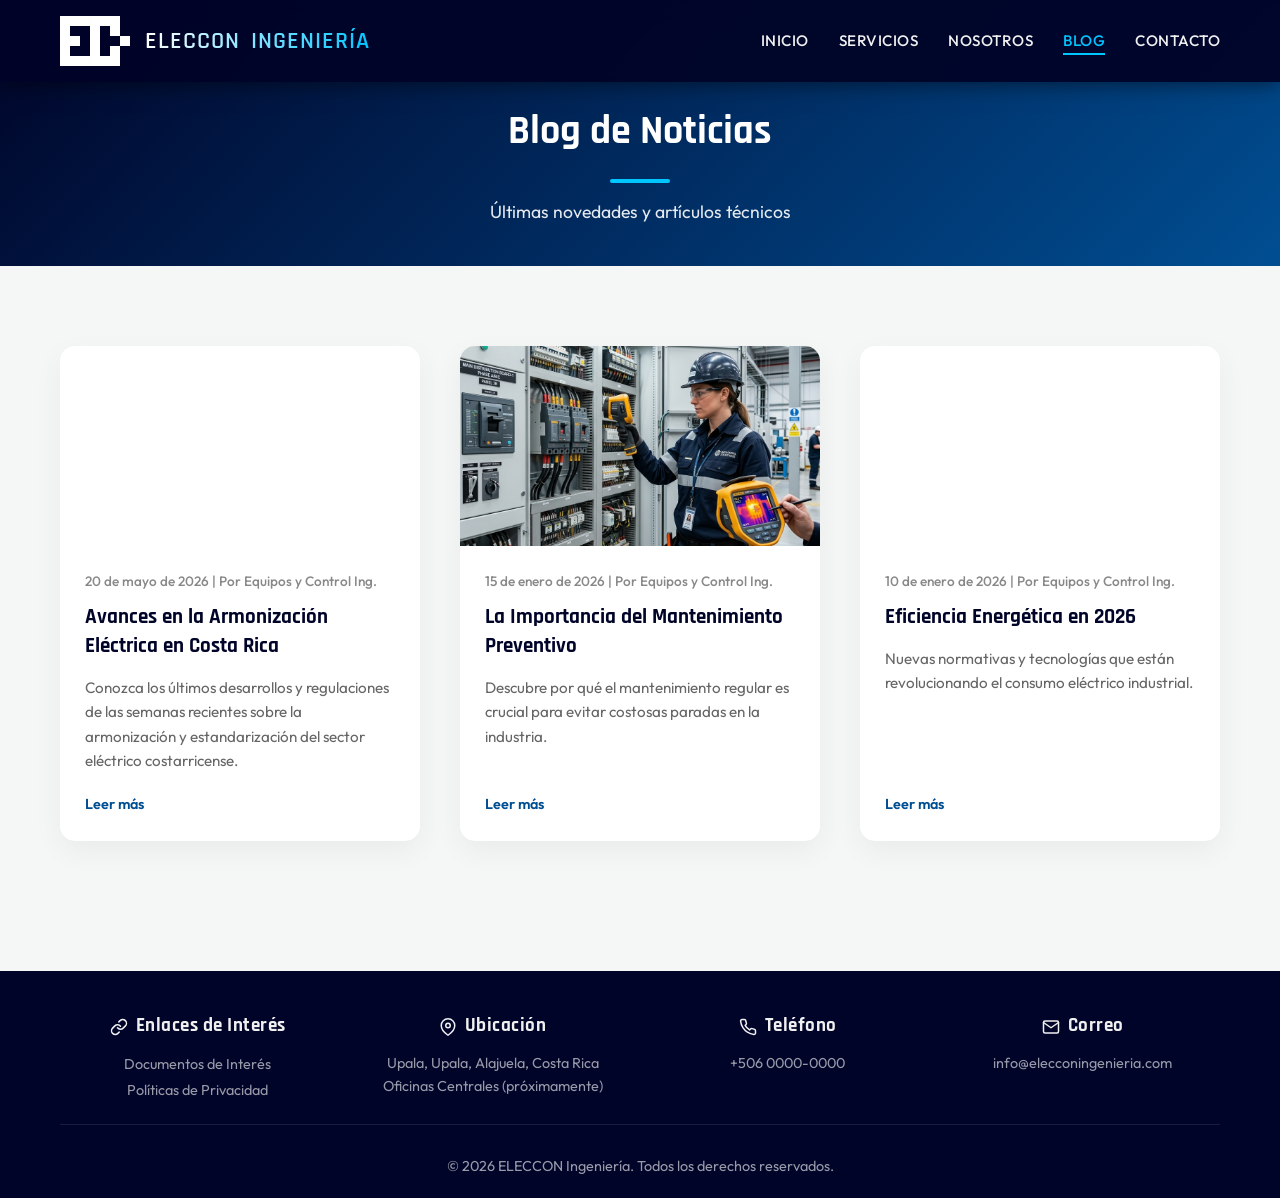
==== commit 3fad98da: "Cambios en la letras y optimizacion" ====
--- a/blog.html
+++ b/blog.html
@@ -12,7 +12,7 @@
     <link rel="preconnect" href="https://fonts.googleapis.com">
     <link rel="preconnect" href="https://fonts.gstatic.com" crossorigin>
     <link
-        href="https://fonts.googleapis.com/css2?family=Outfit:wght@300;400;500&family=Rajdhani:wght@600;700&display=swap"
+        href="https://fonts.googleapis.com/css2?family=Outfit:wght@300;400;500&family=Rajdhani:wght@600;700&display=block"
         rel="stylesheet">
     <link rel="stylesheet" href="styles.css">
 </head>
--- a/styles.css
+++ b/styles.css
@@ -1325,22 +1325,28 @@
 
 .brand-eleccon {
     display: inline-block;
-    max-width: 5.5em;
+    width: 4.1em;
     opacity: 1;
     overflow: hidden;
     vertical-align: middle;
     white-space: nowrap;
-    transition: max-width 0.4s cubic-bezier(0.4, 0, 0.2, 1), opacity 0.4s cubic-bezier(0.4, 0, 0.2, 1);
-    -webkit-transition: max-width 0.4s cubic-bezier(0.4, 0, 0.2, 1), opacity 0.4s cubic-bezier(0.4, 0, 0.2, 1);
+    transition: width 0.4s cubic-bezier(0.4, 0, 0.2, 1), opacity 0.4s cubic-bezier(0.4, 0, 0.2, 1);
+    -webkit-transition: width 0.4s cubic-bezier(0.4, 0, 0.2, 1), opacity 0.4s cubic-bezier(0.4, 0, 0.2, 1);
 }
 
 .brand-ingenieria {
     display: inline-block;
     vertical-align: middle;
-    margin-left: 0px; /* Rely on the natural space inside .brand-eleccon for beautiful, standard separation */
+    margin-left: 8px; /* Clean and reliable visual separation */
+    transition: margin-left 0.4s cubic-bezier(0.4, 0, 0.2, 1);
+    -webkit-transition: margin-left 0.4s cubic-bezier(0.4, 0, 0.2, 1);
 }
 
 #main-header.header-scrolled .brand-eleccon {
-    max-width: 0em;
+    width: 0em;
     opacity: 0;
-}
+}
+
+#main-header.header-scrolled .brand-ingenieria {
+    margin-left: 0px;
+}
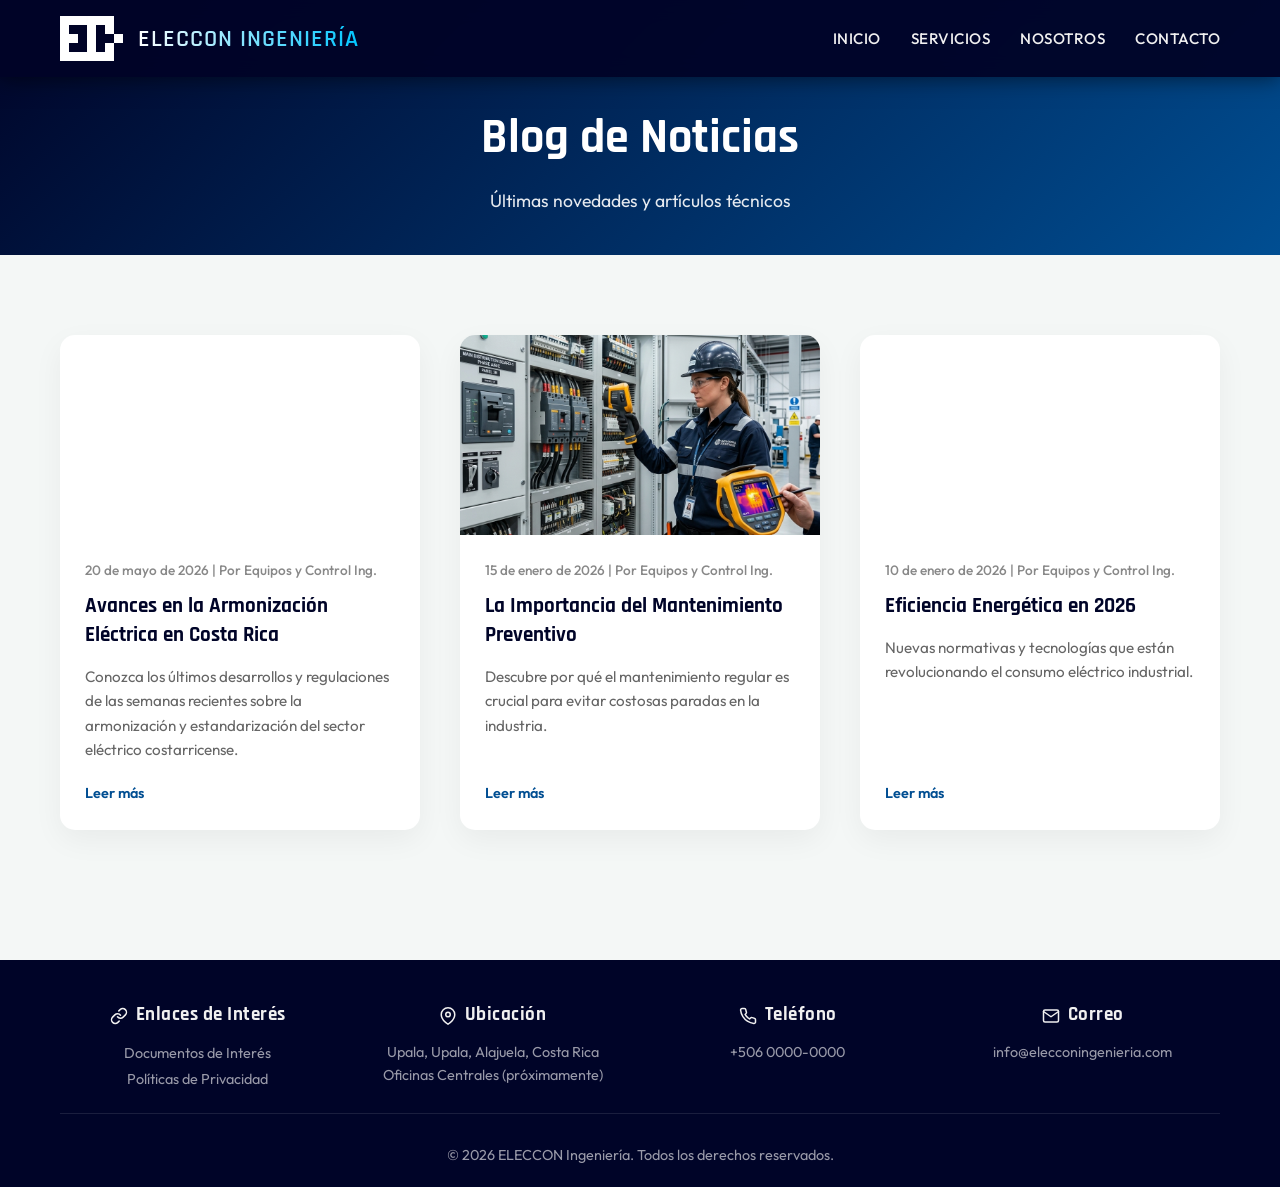
==== commit fc7a5ee9: "Update last" ====
--- a/blog.html
+++ b/blog.html
@@ -1,4 +1,4 @@
-<!DOCTYPE html>
+﻿<!DOCTYPE html>
 <html lang="es">
 
 <head>
@@ -36,7 +36,7 @@
                     <li><a href="index.html#hero">Inicio</a></li>
                     <li><a href="servicios.html">Servicios</a></li>
                     <li><a href="nosotros.html">Nosotros</a></li>
-                    <li><a href="blog.html" class="active">Blog</a></li>
+                    <!-- <li><a href="blog.html" class="active">Blog</a></li> -->
                     <li><a href="contacto.html">Contacto</a></li>
                 </ul>
             </nav>
@@ -44,10 +44,9 @@
     </header>
 
     <main>
-        <section id="blog-header"
-            style="background: linear-gradient(135deg, var(--primary-color), var(--secondary-color)); padding: 100px 0 40px; color: white; text-align: center;">
+        <section class="blog-hero" style="background: linear-gradient(135deg, var(--primary-color), var(--secondary-color)); padding: 100px 0 40px; color: white; text-align: center;">
             <div class="container">
-                <h2 class="section-title" style="color: white; margin-bottom: 15px;">Blog de Noticias</h2>
+                <h1 class="hero-title" style="color: white; font-family: var(--font-heading); font-size: 3rem; margin-bottom: 10px;">Blog de Noticias</h1>
                 <p class="section-subtitle"
                     style="opacity: 0.9; color: white; max-width: 600px; margin: 0 auto; font-size: 1.1rem; line-height: 1.6;">
                     Últimas novedades y artículos técnicos</p>
--- a/styles.css
+++ b/styles.css
@@ -53,7 +53,7 @@
 }
 
 .logo-img {
-    height: 50px;
+    height: 45px;
     width: auto;
 }
 
@@ -161,7 +161,8 @@
     display: flex;
     flex-direction: column;
     justify-content: center;
-    align-items: center;
+    align-items: flex-start;
+    text-align: left;
     box-sizing: border-box;
     padding: 0 15px;
 }
@@ -582,8 +583,16 @@
 
 /* Responsive */
 @media (max-width: 768px) {
+    #hero {
+        padding-top: 130px;
+    }
+
+    .hero-content {
+        margin-top: 60px;
+    }
+
     .hero-slide h2 {
-        font-size: 2.5rem;
+        font-size: 2rem;
     }
 
     #main-header .container {
@@ -1113,7 +1122,7 @@
 
 .service-section .section-title {
     text-align: center;
-    font-size: 2.2rem;
+    font-size: 2.5rem;
     margin-bottom: 50px;
     color: var(--primary-color);
 }
@@ -1304,49 +1313,52 @@
     height: 1px;
     background: linear-gradient(to right, transparent, rgba(0, 0, 0, 0.15), transparent);
     margin: 0;
-}
-/* Header Animation Logic */
-.brand-name {
-    position: relative;
-    overflow: hidden;
-    display: inline-block;
-    vertical-align: middle;
-    -webkit-mask-image: -webkit-radial-gradient(white, black); /* Hack for Safari overflow:hidden */
-}
-
-.brand-text-wrapper {
-    display: inline-block;
-    white-space: nowrap;
-    background: linear-gradient(to right, #fff, var(--accent-color));
-    -webkit-background-clip: text;
-    background-clip: text;
-    -webkit-text-fill-color: transparent;
-}
-
-.brand-eleccon {
-    display: inline-block;
-    width: 4.1em;
-    opacity: 1;
-    overflow: hidden;
-    vertical-align: middle;
-    white-space: nowrap;
-    transition: width 0.4s cubic-bezier(0.4, 0, 0.2, 1), opacity 0.4s cubic-bezier(0.4, 0, 0.2, 1);
-    -webkit-transition: width 0.4s cubic-bezier(0.4, 0, 0.2, 1), opacity 0.4s cubic-bezier(0.4, 0, 0.2, 1);
-}
-
-.brand-ingenieria {
-    display: inline-block;
-    vertical-align: middle;
-    margin-left: 8px; /* Clean and reliable visual separation */
-    transition: margin-left 0.4s cubic-bezier(0.4, 0, 0.2, 1);
-    -webkit-transition: margin-left 0.4s cubic-bezier(0.4, 0, 0.2, 1);
-}
-
-#main-header.header-scrolled .brand-eleccon {
-    width: 0em;
-    opacity: 0;
-}
-
-#main-header.header-scrolled .brand-ingenieria {
-    margin-left: 0px;
-}
+}
+
+/* Header Animation Logic */
+.brand-name {
+    position: relative;
+    overflow: hidden;
+    display: inline-block;
+    vertical-align: middle;
+    -webkit-mask-image: -webkit-radial-gradient(white, black);
+    /* Hack for Safari overflow:hidden */
+}
+
+.brand-text-wrapper {
+    display: inline-block;
+    white-space: nowrap;
+    background: linear-gradient(to right, #fff, var(--accent-color));
+    -webkit-background-clip: text;
+    background-clip: text;
+    -webkit-text-fill-color: transparent;
+}
+
+.brand-eleccon {
+    display: inline-block;
+    width: 4.1em;
+    opacity: 1;
+    overflow: hidden;
+    vertical-align: middle;
+    white-space: nowrap;
+    transition: width 0.4s cubic-bezier(0.4, 0, 0.2, 1), opacity 0.4s cubic-bezier(0.4, 0, 0.2, 1);
+    -webkit-transition: width 0.4s cubic-bezier(0.4, 0, 0.2, 1), opacity 0.4s cubic-bezier(0.4, 0, 0.2, 1);
+}
+
+.brand-ingenieria {
+    display: inline-block;
+    vertical-align: middle;
+    margin-left: 4px;
+    /* Clean and reliable visual separation */
+    transition: margin-left 0.4s cubic-bezier(0.4, 0, 0.2, 1);
+    -webkit-transition: margin-left 0.4s cubic-bezier(0.4, 0, 0.2, 1);
+}
+
+#main-header.header-scrolled .brand-eleccon {
+    width: 0em;
+    opacity: 0;
+}
+
+#main-header.header-scrolled .brand-ingenieria {
+    margin-left: 0px;
+}
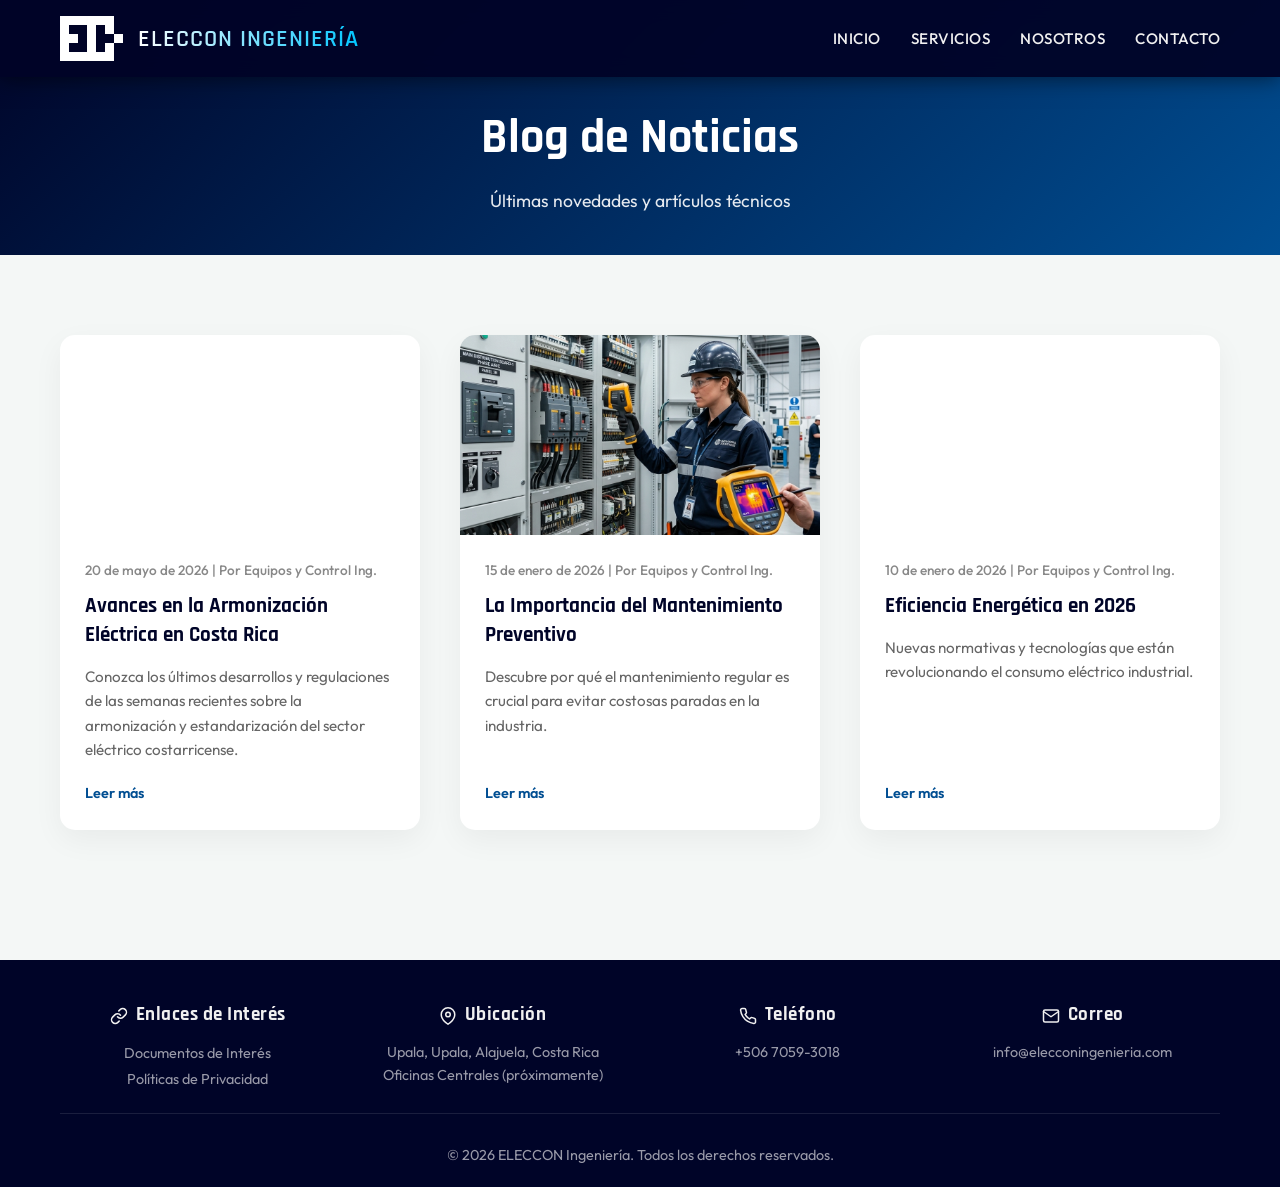
==== commit 646533dd: "Updated" ====
--- a/blog.html
+++ b/blog.html
@@ -1,4 +1,4 @@
-﻿<!DOCTYPE html>
+<!DOCTYPE html>
 <html lang="es">
 
 <head>
@@ -79,7 +79,7 @@
                 </div>
                 <div class="footer-item">
                     <h4 style="display: flex; align-items: center; justify-content: center; gap: 8px;"><svg style="width: 18px; height: 18px;" viewBox="0 0 24 24" fill="none" stroke="currentColor" stroke-width="2" stroke-linecap="round" stroke-linejoin="round"><path d="M22 16.92v3a2 2 0 0 1-2.18 2 19.79 19.79 0 0 1-8.63-3.07 19.5 19.5 0 0 1-6-6 19.79 19.79 0 0 1-3.07-8.67A2 2 0 0 1 4.11 2h3a2 2 0 0 1 2 1.72 12.84 12.84 0 0 0 .7 2.81 2 2 0 0 1-.45 2.11L8.09 9.91a16 16 0 0 0 6 6l1.27-1.27a2 2 0 0 1 2.11-.45 12.84 12.84 0 0 0 2.81.7A2 2 0 0 1 22 16.92z"></path></svg> Teléfono</h4>
-                    <p><a href="tel:+50600000000">+506 0000-0000</a></p>
+                    <p><a href="tel:+50670593018">+506 7059-3018</a></p>
                 </div>
                 <div class="footer-item">
                     <h4 style="display: flex; align-items: center; justify-content: center; gap: 8px;"><svg style="width: 18px; height: 18px;" viewBox="0 0 24 24" fill="none" stroke="currentColor" stroke-width="2" stroke-linecap="round" stroke-linejoin="round"><path d="M4 4h16c1.1 0 2 .9 2 2v12c0 1.1-.9 2-2 2H4c-1.1 0-2-.9-2-2V6c0-1.1.9-2 2-2z"></path><polyline points="22,6 12,13 2,6"></polyline></svg> Correo</h4>
--- a/styles.css
+++ b/styles.css
@@ -89,8 +89,9 @@
 /* Hero Section */
 #hero {
     height: 100vh;
-    background: url('assets/plano.png') center/cover no-repeat;
-    background-color: var(--primary-color);
+    background: linear-gradient(-45deg, #000428, #004e92, #001233, #002b5e);
+    background-size: 400% 400%;
+    animation: gradientBG 15s ease infinite;
     display: flex;
     align-items: center;
     justify-content: center;
@@ -100,34 +101,38 @@
     overflow: hidden;
 }
 
+@keyframes gradientBG {
+    0% { background-position: 0% 50%; }
+    50% { background-position: 100% 50%; }
+    100% { background-position: 0% 50%; }
+}
+
 .hero-overlay {
     position: absolute;
     top: 0;
     left: 0;
     width: 100%;
     height: 100%;
-    background: linear-gradient(135deg, rgba(0, 78, 146, 0.90), rgba(0, 198, 255, 0.90));
+    background-image: 
+        linear-gradient(rgba(255, 255, 255, 0.05) 1px, transparent 1px),
+        linear-gradient(90deg, rgba(255, 255, 255, 0.05) 1px, transparent 1px);
+    background-size: 40px 40px;
     z-index: 1;
 }
 
 #hero::before {
     content: '';
     position: absolute;
-    width: 200%;
-    height: 200%;
-    background: radial-gradient(circle, rgba(0, 198, 255, 0.1) 0%, rgba(0, 0, 0, 0) 70%);
-    animation: rotate 20s linear infinite;
+    width: 150%;
+    height: 150%;
+    background: radial-gradient(circle at center, rgba(0, 198, 255, 0.15) 0%, transparent 60%);
+    animation: pulseGlow 8s ease-in-out infinite alternate;
     z-index: 2;
 }
 
-@keyframes rotate {
-    0% {
-        transform: rotate(0deg);
-    }
-
-    100% {
-        transform: rotate(360deg);
-    }
+@keyframes pulseGlow {
+    0% { transform: scale(1); opacity: 0.5; }
+    100% { transform: scale(1.1); opacity: 1; }
 }
 
 .hero-content {
@@ -173,12 +178,17 @@
     margin-bottom: 20px;
     line-height: 1.2;
     text-shadow: 0 4px 10px rgba(0, 0, 0, 0.3);
+    opacity: 0;
+    transform: translateY(40px);
+    animation: slideUpFade 1s cubic-bezier(0.2, 0.8, 0.2, 1) forwards;
 }
 
 .hero-slide p {
     font-size: 1.5rem;
     margin-bottom: 0;
-    opacity: 0.9;
+    opacity: 0;
+    transform: translateY(40px);
+    animation: slideUpFade 1s cubic-bezier(0.2, 0.8, 0.2, 1) 0.3s forwards;
 }
 
 .cta-button {
@@ -198,6 +208,16 @@
 #hero .cta-button {
     background: #ffffff;
     color: var(--secondary-color);
+    opacity: 0;
+    transform: translateY(40px);
+    animation: slideUpFade 1s cubic-bezier(0.2, 0.8, 0.2, 1) 0.6s forwards;
+}
+
+@keyframes slideUpFade {
+    to {
+        opacity: 1;
+        transform: translateY(0);
+    }
 }
 
 .cta-button:hover {
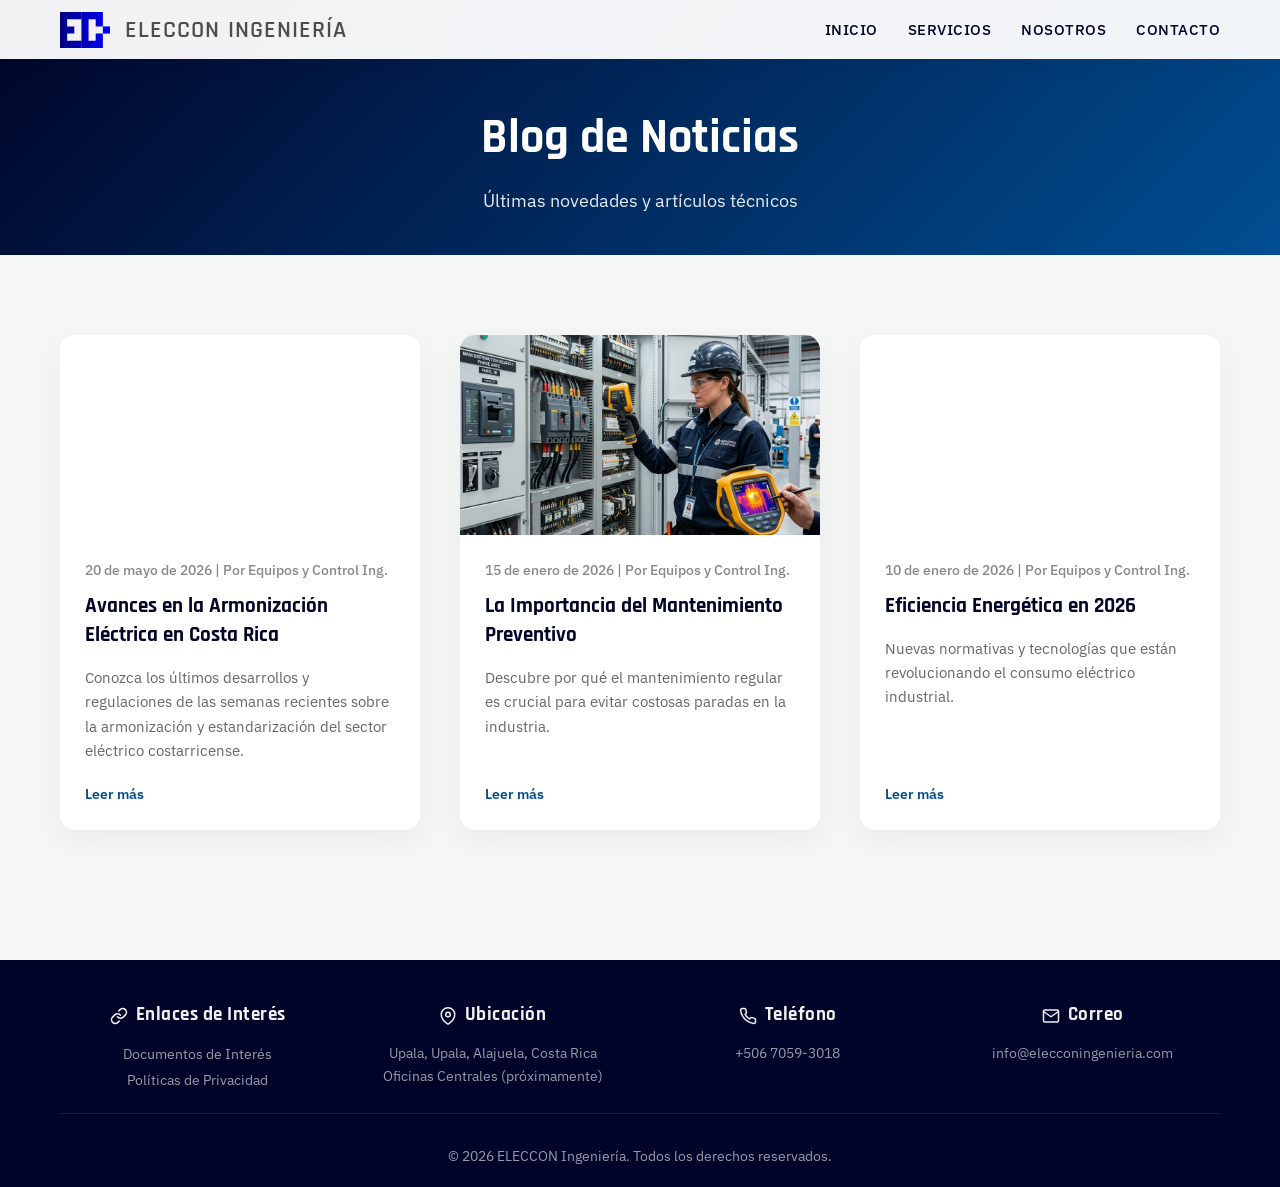
==== commit 1ab98076: "Use IBM Plex Sans as body font Replace Outfit with IBM Plex Sans across the site: updated Google Fon" ====
--- a/blog.html
+++ b/blog.html
@@ -12,7 +12,7 @@
     <link rel="preconnect" href="https://fonts.googleapis.com">
     <link rel="preconnect" href="https://fonts.gstatic.com" crossorigin>
     <link
-        href="https://fonts.googleapis.com/css2?family=Outfit:wght@300;400;500&family=Rajdhani:wght@600;700&display=block"
+        href="https://fonts.googleapis.com/css2?family=IBM+Plex+Sans:wght@300;400;500&family=Rajdhani:wght@600;700&display=block"
         rel="stylesheet">
     <link rel="stylesheet" href="styles.css">
 </head>
--- a/styles.css
+++ b/styles.css
@@ -5,7 +5,7 @@
     --text-light: #f0f0f0;
     --text-dark: #333;
     --font-heading: 'Rajdhani', sans-serif;
-    --font-body: 'Outfit', sans-serif;
+    --font-body: 'IBM Plex Sans', sans-serif;
     --glass-bg: rgba(255, 255, 255, 0.05);
     --glass-border: rgba(255, 255, 255, 0.1);
 }
@@ -26,15 +26,16 @@
 
 /* Header */
 #main-header {
-    background: rgba(0, 4, 40, 0.95);
+    background: rgba(255, 255, 255, 0.95);
     backdrop-filter: blur(10px);
-    color: var(--text-light);
-    padding: 1rem 0;
+    color: var(--text-dark);
+    padding: 10px 0;
     position: fixed;
     width: 100%;
     top: 0;
     z-index: 1000;
-    box-shadow: 0 2px 20px rgba(0, 0, 0, 0.5);
+    box-shadow: 0 2px 20px rgba(0, 0, 0, 0.05);
+    transition: all 0.3s ease;
 }
 
 #main-header .container {
@@ -53,7 +54,7 @@
 }
 
 .logo-img {
-    height: 45px;
+    height: 36px;
     width: auto;
 }
 
@@ -73,7 +74,7 @@
 }
 
 nav a {
-    color: var(--text-light);
+    color: var(--primary-color);
     text-decoration: none;
     font-weight: 500;
     transition: color 0.3s ease;
@@ -88,23 +89,31 @@
 
 /* Hero Section */
 #hero {
-    height: 100vh;
     background: linear-gradient(-45deg, #000428, #004e92, #001233, #002b5e);
     background-size: 400% 400%;
     animation: gradientBG 15s ease infinite;
     display: flex;
-    align-items: center;
+    align-items: flex-start;
     justify-content: center;
-    text-align: center;
     position: relative;
-    padding-top: 80px;
+    padding-top: 150px;
+    padding-bottom: 200px;
     overflow: hidden;
+    box-sizing: border-box;
 }
 
 @keyframes gradientBG {
-    0% { background-position: 0% 50%; }
-    50% { background-position: 100% 50%; }
-    100% { background-position: 0% 50%; }
+    0% {
+        background-position: 0% 50%;
+    }
+
+    50% {
+        background-position: 100% 50%;
+    }
+
+    100% {
+        background-position: 0% 50%;
+    }
 }
 
 .hero-overlay {
@@ -113,10 +122,6 @@
     left: 0;
     width: 100%;
     height: 100%;
-    background-image: 
-        linear-gradient(rgba(255, 255, 255, 0.05) 1px, transparent 1px),
-        linear-gradient(90deg, rgba(255, 255, 255, 0.05) 1px, transparent 1px);
-    background-size: 40px 40px;
     z-index: 1;
 }
 
@@ -131,9 +136,74 @@
 }
 
 @keyframes pulseGlow {
-    0% { transform: scale(1); opacity: 0.5; }
-    100% { transform: scale(1.1); opacity: 1; }
-}
+    0% {
+        transform: scale(1);
+        opacity: 0.5;
+    }
+
+    100% {
+        transform: scale(1.1);
+        opacity: 1;
+    }
+}
+
+/* Hero Vectors */
+.hero-vectors {
+    position: absolute;
+    top: 0;
+    left: 0;
+    width: 100%;
+    height: 100%;
+    z-index: 3;
+    pointer-events: none;
+    overflow: hidden;
+}
+
+.electrical-blueprint {
+    width: 100%;
+    height: 100%;
+    color: rgba(255, 255, 255, 0.25);
+    pointer-events: none;
+    position: absolute;
+    top: 0;
+    left: 0;
+    opacity: 0;
+    visibility: hidden;
+    transition: opacity 5s ease-in-out, visibility 5s;
+}
+
+.electrical-blueprint.active-blueprint {
+    opacity: 0.5;
+    visibility: visible;
+}
+
+.blueprint-line {
+    transition: all 0.3s ease;
+}
+
+.blueprint-symbol {
+    pointer-events: auto;
+    cursor: crosshair;
+    transition: all 0.5s cubic-bezier(0.175, 0.885, 0.32, 1.275);
+    transform-box: fill-box;
+    transform-origin: center;
+}
+
+/* 
+Lógica de iluminación y movimiento al pasar el cursor (deshabilitada por ahora):
+
+.blueprint-symbol:hover {
+    color: #ffffff;
+    filter: drop-shadow(0 0 12px rgba(255, 255, 255, 0.8));
+}
+
+.b-panel:hover { transform: scale(1.1) translateY(-5px); }
+.b-light:hover { transform: scale(1.2) rotate(45deg); }
+.b-switch:hover { transform: scale(1.3) translateX(8px); }
+.b-outlet:hover { transform: scale(1.2) translateY(-8px); }
+.b-outlet-special:hover { transform: scale(1.2) rotate(-15deg); }
+.b-motor:hover { transform: scale(1.15) rotate(180deg); }
+*/
 
 .hero-content {
     position: relative;
@@ -143,6 +213,7 @@
     max-width: 1200px;
     padding: 0 20px;
     box-sizing: border-box;
+    margin-top: 0;
 }
 
 .hero-slider-container {
@@ -152,6 +223,8 @@
     margin-bottom: 30px;
     /* Evitar que cambie la altura según el texto */
     min-height: 160px;
+    padding-top: 60px;
+    padding-bottom: 60px;
 }
 
 .hero-slider {
@@ -164,28 +237,34 @@
     flex: 0 0 100%;
     width: 100%;
     display: flex;
-    flex-direction: column;
-    justify-content: center;
-    align-items: flex-start;
+    flex-direction: row;
+    justify-content: space-between;
+    align-items: center;
+    gap: 40px;
     text-align: left;
     box-sizing: border-box;
     padding: 0 15px;
 }
 
 .hero-slide h2 {
+    flex: 1;
     font-family: var(--font-heading);
-    font-size: 3.5rem;
-    margin-bottom: 20px;
-    line-height: 1.2;
+    font-size: clamp(3rem, 5vw + 1.5rem, 4.5rem);
+    margin-top: -60px;
+    margin-bottom: 0;
+    line-height: 1.1;
+    font-weight: 800;
     text-shadow: 0 4px 10px rgba(0, 0, 0, 0.3);
     opacity: 0;
     transform: translateY(40px);
     animation: slideUpFade 1s cubic-bezier(0.2, 0.8, 0.2, 1) forwards;
 }
-
 .hero-slide p {
-    font-size: 1.5rem;
+    flex: 1;
+    font-size: clamp(1.4rem, 2vw + 0.8rem, 1.8rem);
+    margin-top: 60px;
     margin-bottom: 0;
+    max-width: none;
     opacity: 0;
     transform: translateY(40px);
     animation: slideUpFade 1s cubic-bezier(0.2, 0.8, 0.2, 1) 0.3s forwards;
@@ -213,6 +292,18 @@
     animation: slideUpFade 1s cubic-bezier(0.2, 0.8, 0.2, 1) 0.6s forwards;
 }
 
+#hero-cta-wrapper {
+    position: relative;
+    margin-top: 40px;
+    display: flex;
+    justify-content: flex-end;
+    z-index: 10;
+}
+
+#hero-cta-wrapper .cta-button {
+    pointer-events: auto;
+}
+
 @keyframes slideUpFade {
     to {
         opacity: 1;
@@ -257,6 +348,22 @@
 }
 
 /* Services */
+.floating-services {
+    padding-top: 0;
+}
+
+.floating-services .container {
+    background: rgba(255, 255, 255, 0.95);
+    backdrop-filter: blur(10px);
+    border-radius: 20px;
+    padding: 60px 40px;
+    box-shadow: 0 20px 50px rgba(0, 0, 0, 0.15);
+    margin-top: -100px;
+    position: relative;
+    z-index: 20;
+    border: 1px solid rgba(255, 255, 255, 0.2);
+}
+
 .services-grid {
     display: grid;
     grid-template-columns: repeat(auto-fit, minmax(300px, 1fr));
@@ -582,7 +689,7 @@
     display: block;
     width: 25px;
     height: 3px;
-    background-color: var(--text-light);
+    background-color: var(--primary-color);
     margin: 5px 0;
     transition: all 0.3s ease;
 }
@@ -604,15 +711,37 @@
 /* Responsive */
 @media (max-width: 768px) {
     #hero {
-        padding-top: 130px;
+        padding-top: 90px;
+        align-items: flex-start;
     }
 
     .hero-content {
+        margin-top: 40px;
+    }
+
+    .hero-slider-container {
+        padding-top: 0;
+        padding-bottom: 0;
+    }
+
+    .hero-slide {
+        flex-direction: column;
+        align-items: flex-start;
+        gap: 30px;
+    }
+
+    .hero-slide h2 {
+        margin-top: 0;
+    }
+
+    .hero-slide p {
+        margin-top: 0;
+    }
+
+    #hero-cta-wrapper {
+        justify-content: center;
         margin-top: 60px;
-    }
-
-    .hero-slide h2 {
-        font-size: 2rem;
+        bottom: auto;
     }
 
     #main-header .container {
@@ -629,10 +758,10 @@
         top: 100%;
         left: 0;
         width: 100%;
-        background: rgba(0, 4, 40, 0.95);
+        background: rgba(255, 255, 255, 0.98);
         backdrop-filter: blur(10px);
         padding: 0;
-        box-shadow: 0 10px 20px rgba(0, 0, 0, 0.5);
+        box-shadow: 0 10px 20px rgba(0, 0, 0, 0.1);
     }
 
     nav ul {
@@ -654,7 +783,8 @@
     nav ul li a {
         display: block;
         padding: 15px 0;
-        border-bottom: 1px solid rgba(255, 255, 255, 0.05);
+        border-bottom: 1px solid rgba(0, 0, 0, 0.05);
+        color: var(--primary-color);
     }
 
     .mobile-menu-overlay {
@@ -1348,10 +1478,7 @@
 .brand-text-wrapper {
     display: inline-block;
     white-space: nowrap;
-    background: linear-gradient(to right, #fff, var(--accent-color));
-    -webkit-background-clip: text;
-    background-clip: text;
-    -webkit-text-fill-color: transparent;
+    color: #4d4d4d;
 }
 
 .brand-eleccon {
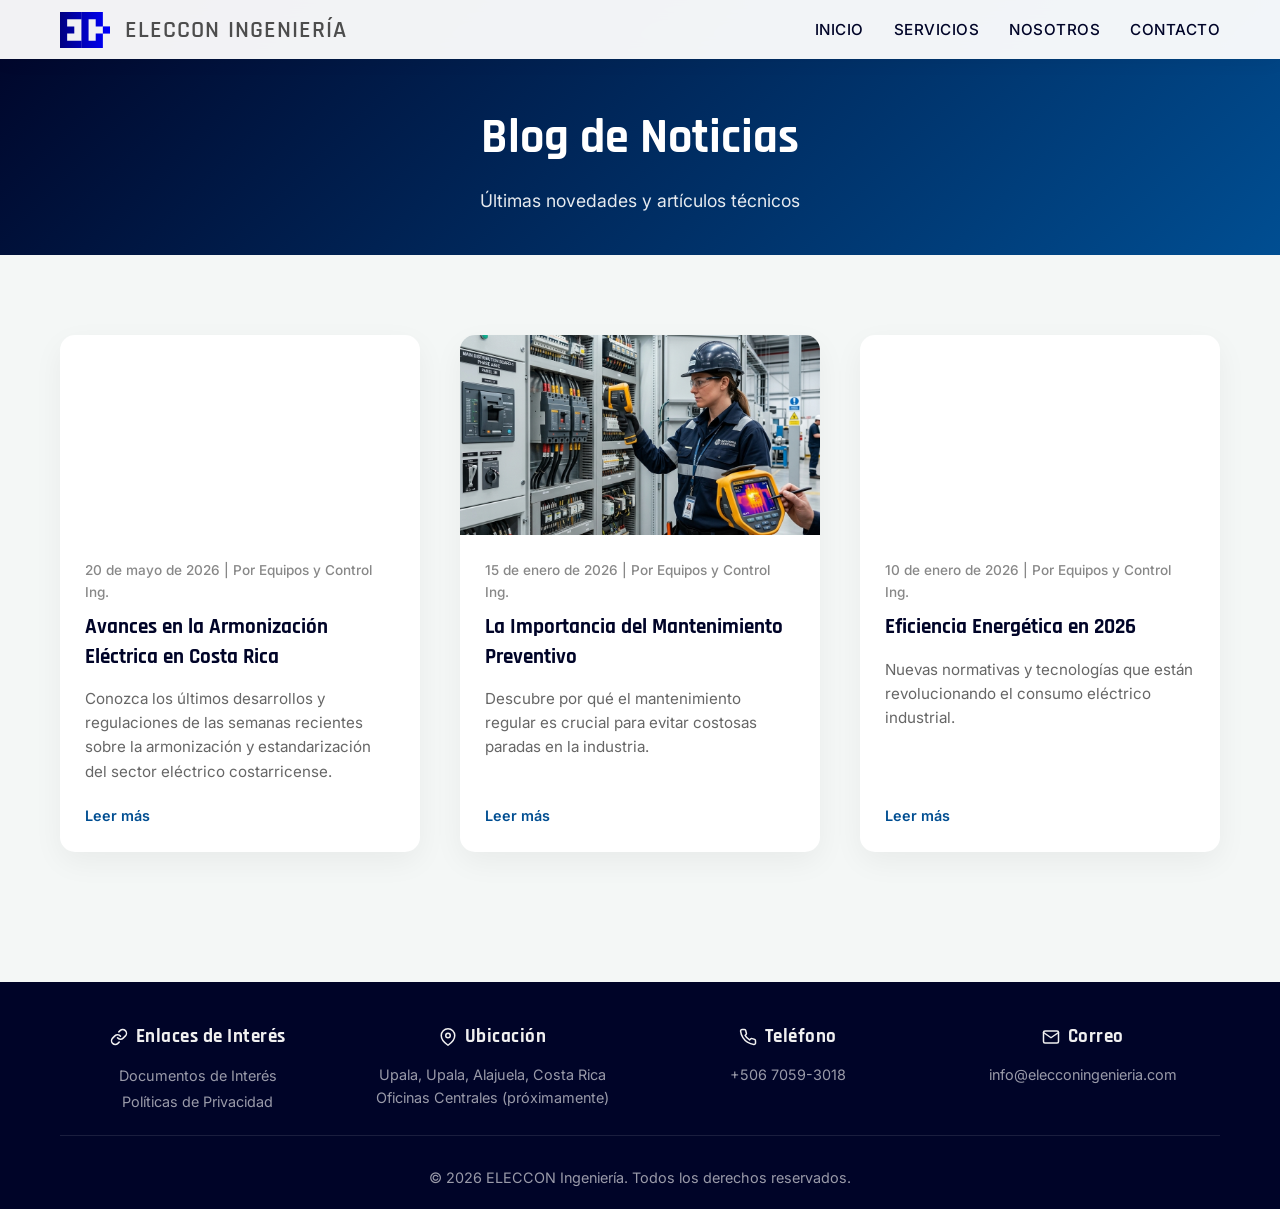
==== commit 62e8c734: "Switch body font from IBM Plex Sans to Inter Replace IBM Plex Sans with Inter across the site: updat" ====
--- a/blog.html
+++ b/blog.html
@@ -12,7 +12,7 @@
     <link rel="preconnect" href="https://fonts.googleapis.com">
     <link rel="preconnect" href="https://fonts.gstatic.com" crossorigin>
     <link
-        href="https://fonts.googleapis.com/css2?family=IBM+Plex+Sans:wght@300;400;500&family=Rajdhani:wght@600;700&display=block"
+        href="https://fonts.googleapis.com/css2?family=Inter:wght@300;400;500;600;700&family=Rajdhani:wght@600;700&display=block"
         rel="stylesheet">
     <link rel="stylesheet" href="styles.css">
 </head>
--- a/styles.css
+++ b/styles.css
@@ -5,7 +5,7 @@
     --text-light: #f0f0f0;
     --text-dark: #333;
     --font-heading: 'Rajdhani', sans-serif;
-    --font-body: 'IBM Plex Sans', sans-serif;
+    --font-body: 'Inter', sans-serif;
     --glass-bg: rgba(255, 255, 255, 0.05);
     --glass-border: rgba(255, 255, 255, 0.1);
 }
